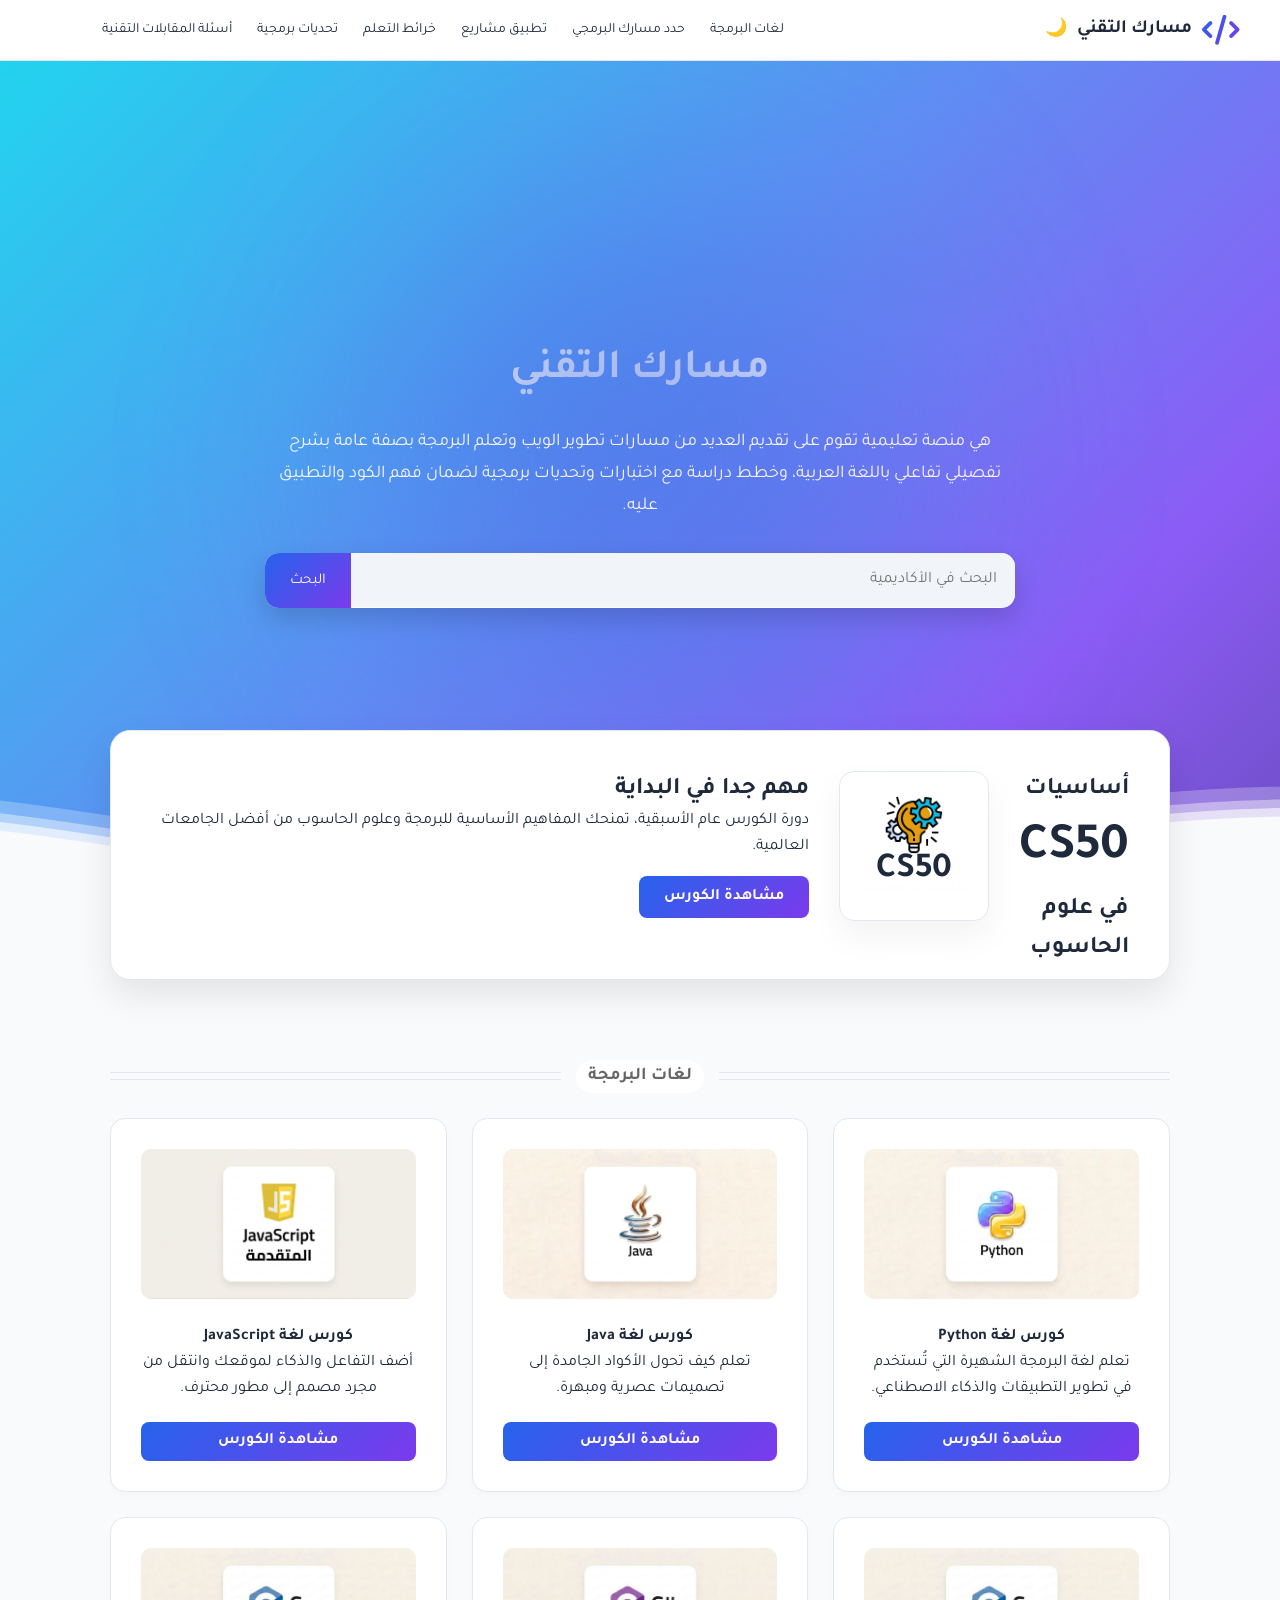
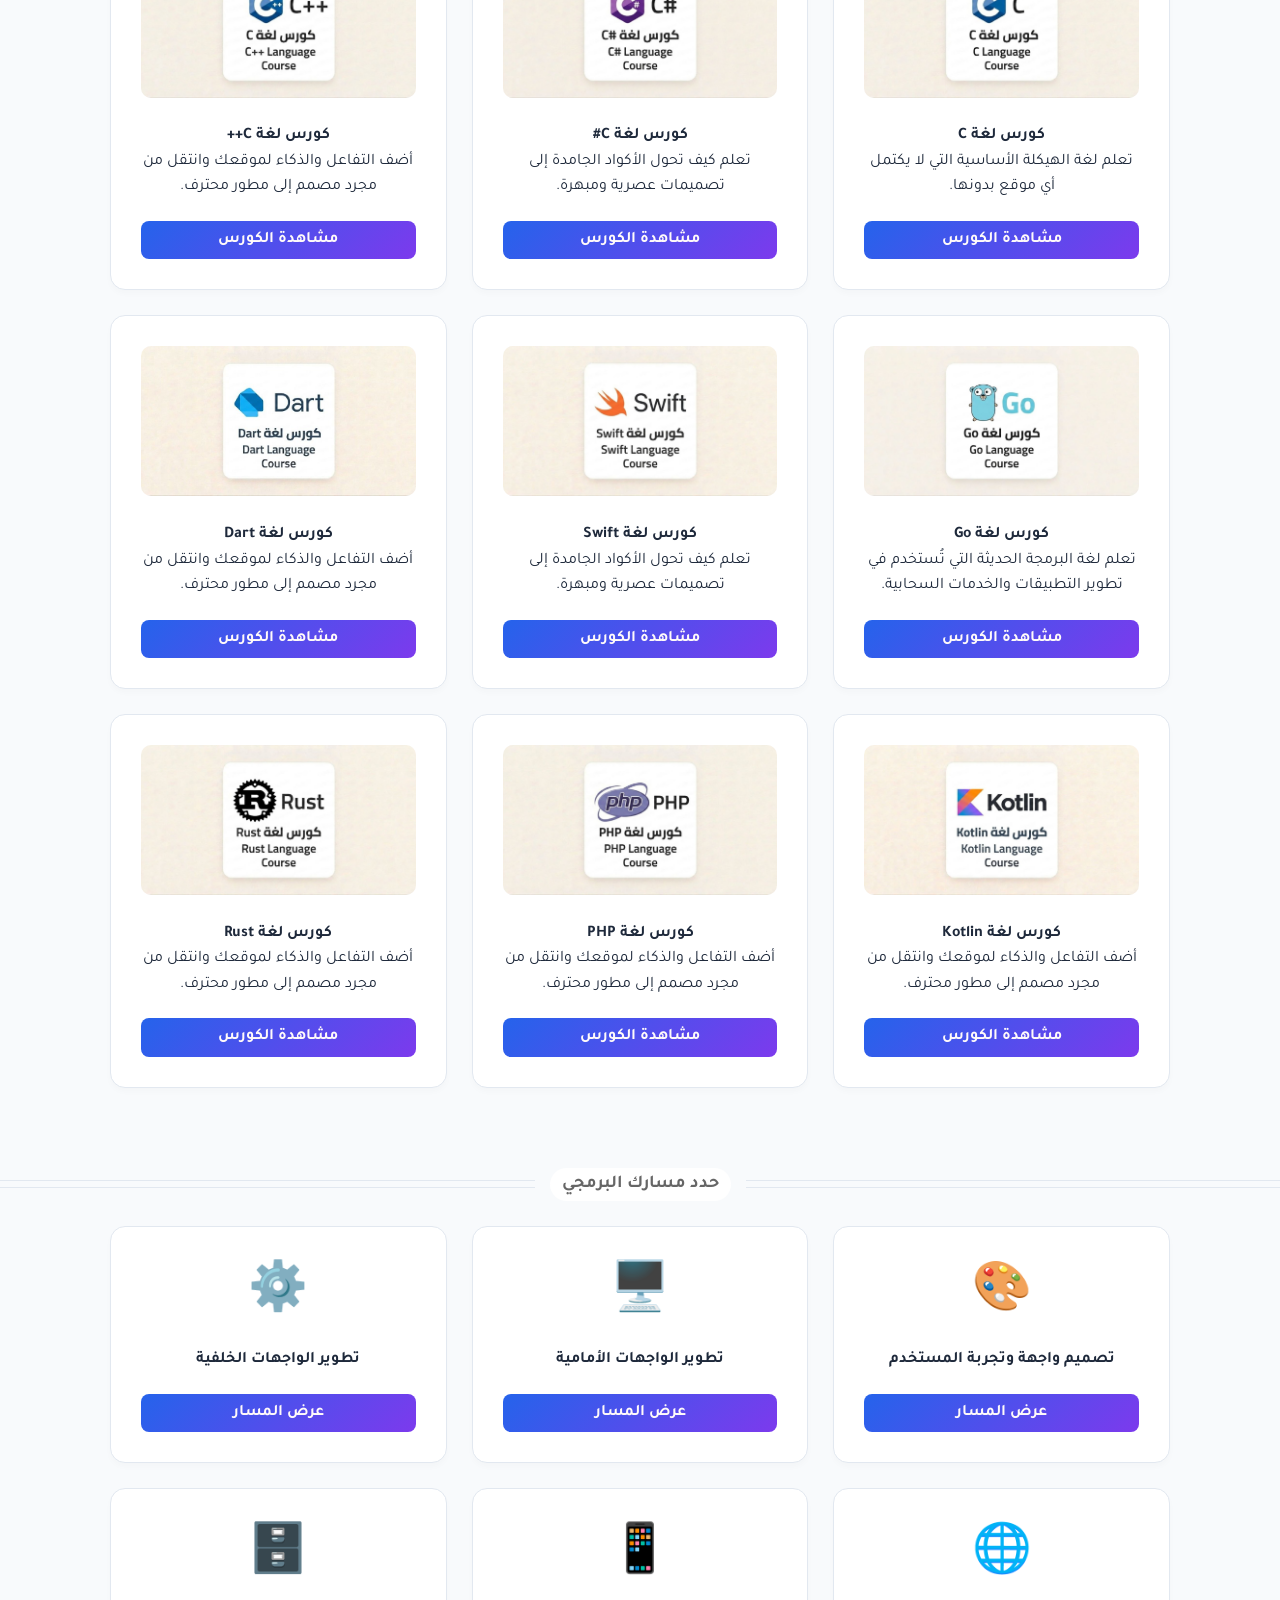
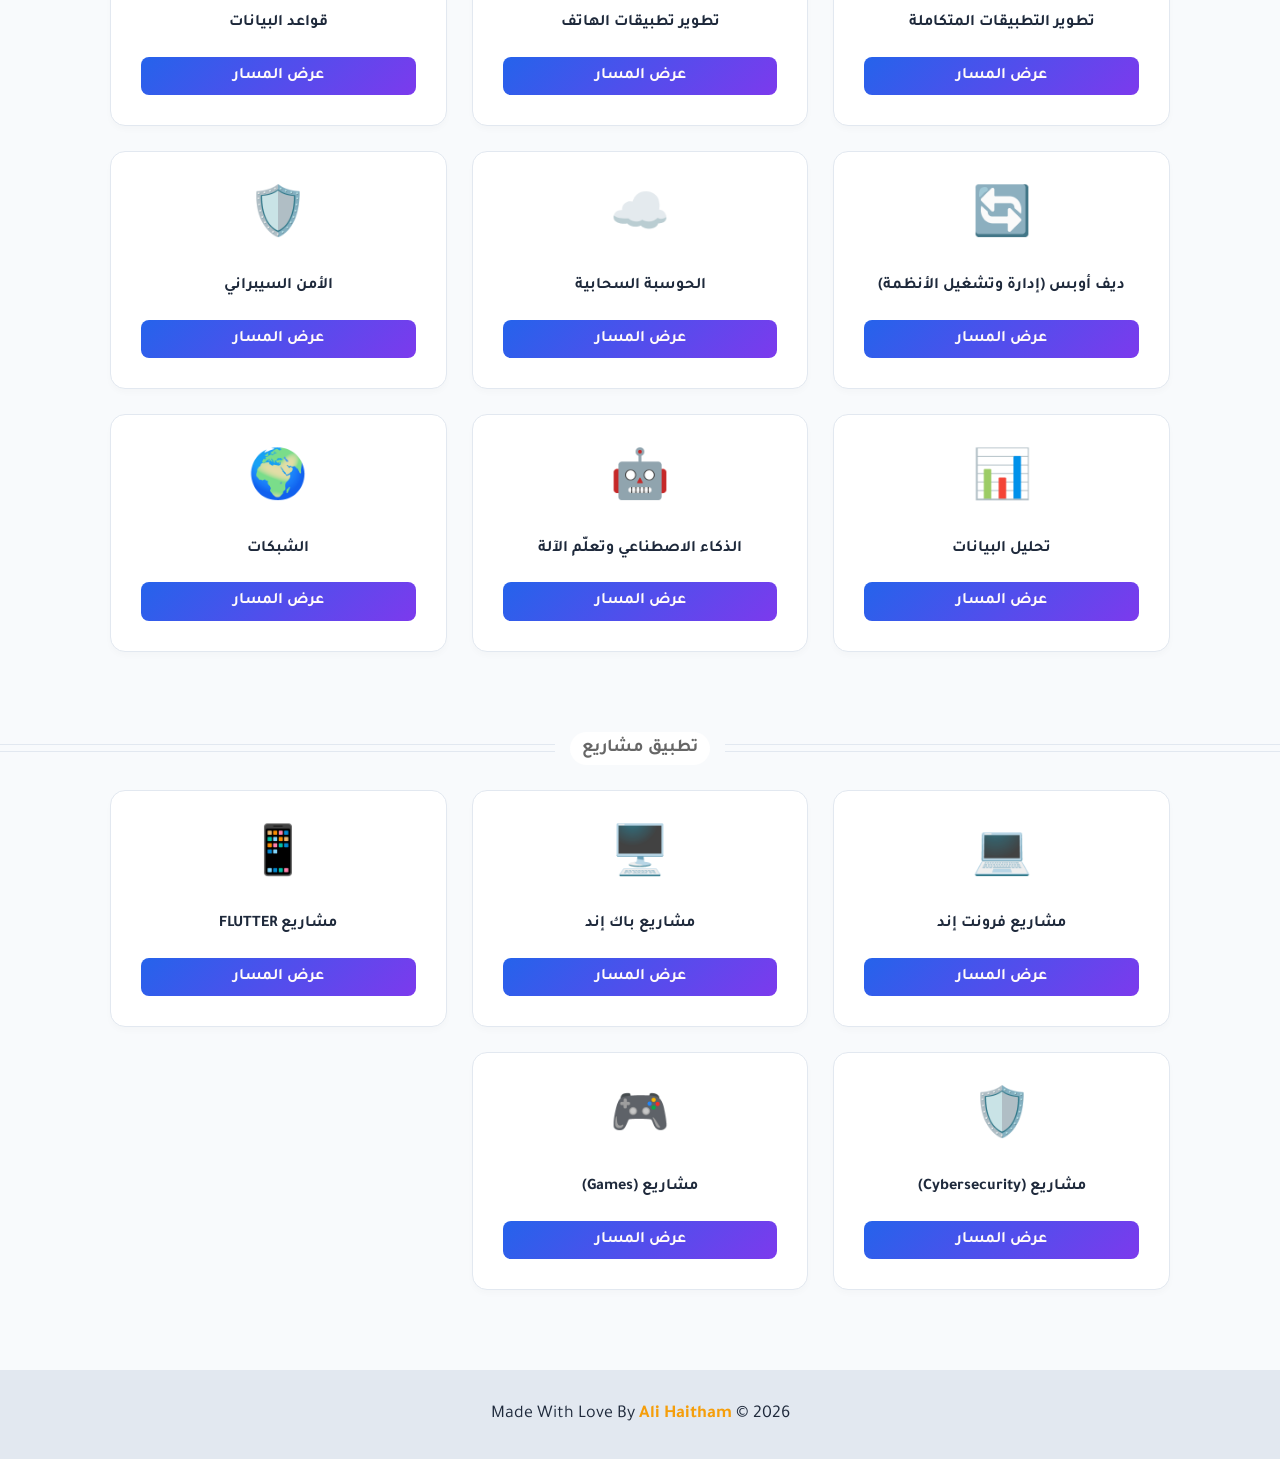
==== index.html @ 0cb8eadd "first commit" ====
<!DOCTYPE html>
<html lang="ar" dir="rtl">

<head>
    <meta charset="UTF-8">
    <meta name="viewport" content="width=device-width, initial-scale=1.0">
    <title>مسارك التقني</title>
    <link rel="icon" href="assets/image/Logo.jpeg" type="image/jpeg">
    <link rel="stylesheet" href="CSS/path.css">
    <link rel="stylesheet" href="CSS/titel.css">
    <link href="https://fonts.googleapis.com/css2?family=Tajawal:wght@400;700;800&display=swap" rel="stylesheet">
    <link rel="stylesheet" href="https://cdnjs.cloudflare.com/ajax/libs/font-awesome/6.5.0/css/all.min.css">
    <style>

    </style>

</head>

<body>
    <!-- ==================Start-Logo Download================== -->

    <div id="preloader">
        <div class="loader-wrapper">
            <div class="logo-container">
                <div class="masarak-logo">
                    <span class="text-main">مسارك</span>
                    <span class="text-sub">التقني</span>
                    <div class="tech-arrow"></div>
                </div>
            </div>
            <div class="loading-text">جاري تحضير مسارك التقني...</div>
        </div>
    </div>
    <!-- ==================End-Logo Download================== -->
    <!-- ===================Scroll======================== -->
    <button id="scrollTopBtn">⬆</button>
    <!-- ===================Scroll======================== -->
    <!-- Start Header -->
    <header class="navbar" id="Navbar">
        <div class="nav-container">

            <!-- لوجو + Toggle -->
            <div class="logo" id="themeToggle">

                <i id="logoImg" class="fa-solid fa-code"></i>
                <h3>مسارك التقني</h3>
                <span id="modeIcon">🌙</span>
            </div>

            <!-- زرار الموبايل -->


            <div class="category_nav" id="menuToggle">
                <div onclick=Open_Categ_List() class="category_btn">
                    <i class="fa-solid fa-bars"></i>
                    <p>Browse Category</p>
                    <i class="fa-solid fa-chevron-down"></i>
                </div>

                <div class="category_nav_list" id="navLinks">

                    <a href="#لغات البرمجة">لغات البرمجة</a>
                    <a href="#حدد مسارك البرمجي">حدد مسارك البرمجي</a>
                    <a href="#تطبيق مشاريع">تطبيق مشاريع</a>
                    <a href="#خرائط التعلم">خرائط التعلم</a>
                    <a href="#تحديات برمجية">تحديات برمجية</a>
                    <a href="#أسئلة المقابلات التقنية">أسئلة المقابلات التقنية</a>
                </div>
            </div>
        </div>


        <!-- اللينكات -->
        <ul class="nav-links" id="navLinks">
            <li><a href="#لغات البرمجة">لغات البرمجة</a></li>
            <li><a href="#حدد مسارك البرمجي">حدد مسارك البرمجي</a></li>
            <li><a href="#تطبيق مشاريع">تطبيق مشاريع</a></li>
            <li><a href="#خرائط التعلم">خرائط التعلم</a></li>
            <li><a href="#تحديات برمجية">تحديات برمجية</a></li>
            <li><a href="#أسئلة المقابلات التقنية">أسئلة المقابلات التقنية</a></li>
        </ul>
    </header>


    <!-- End Header -->
    <!-- Start Hero -->

    <div class="hero">
        <div class="content">
            <div class="floating-bg-container" id="floatingBg">
            </div>
            <h1> مسارك التقني</h1>

            <p>
                هي منصة تعليمية تقوم على تقديم العديد من مسارات تطوير الويب وتعلم البرمجة بصفة عامة
                بشرح تفصيلي تفاعلي باللغة العربية، وخطط دراسة مع اختبارات وتحديات برمجية لضمان فهم الكود والتطبيق عليه.
            </p>

            <div class="search-box">
                <input type="text" placeholder="البحث في الأكاديمية">
                <button>البحث</button>
            </div>

        </div>
    </div>

    <!-- Start waves-container -->
    <div class="waves-container">

        <svg class="waves" xmlns="http://www.w3.org/2000/svg" viewBox="0 24 150 28" preserveAspectRatio="none">

            <defs>
                <path id="gentle-wave" d="M-160 44c30 0 58-18 88-18s
                58 18 88 18 58-18 88-18
                58 18 88 18v44h-352z">
                </path>
            </defs>

            <g class="parallax">

                <use href="#gentle-wave" x="48" y="0" fill="rgba(255,255,255,.25)" />

                <use href="#gentle-wave" x="48" y="3" fill="rgba(255,255,255,.4)" />

                <use href="#gentle-wave" x="48" y="5" fill="rgba(255,255,255,.6)" />

                <use href="#gentle-wave" x="48" y="7" fill="var(--bg)" />

            </g>

        </svg>

    </div>
    <!-- End waves-container -->
    <!-- End Hero -->
    <!-- Start Cs50 -->
    <main class="container">
        <section class="cs50-card">
            <div class="cs50-1">
                <h3>أساسيات <a>CS50</a> في علوم الحاسوب</h3>
            </div>
            <div class="cs50-2">
                <img src="assets/icon/project-management.png" alt="CS50">
                <h2>CS50</h2>
                <p>أساسيات في الحاسوب</p>
            </div>
            <div class="cs50-3">
                <h2>مهم جدا في البداية </h2>
                <p class="none">دورة الكورس عام الأسبقية، تمنحك المفاهيم الأساسية للبرمجة وعلوم الحاسوب من أفضل الجامعات
                    العالمية.
                </p>
                <a href="https://youtube.com/playlist?list=PLvGNfY-tFUN_1D3D0WAMlWULl3qnEKHEA&si=AaGizSOic1kNYFUE"
                    target="_blank">
                    <button class="btn-main">مشاهدة الكورس </button>
                    <button class="six">مشاهدة </button>
                </a>
            </div>
        </section>
        <!-- ==================hr======================== -->
        <div class="fancy-divider">
            <h2 class="section-title" id="لغات البرمجة">لغات البرمجة</h2>
        </div>
        <!-- ==================hr========================= -->
        <div class="box active" id="one">

            <!-- One Start Course -->
            <div class="tracks-grid">
                <!-- ================================Python===================================== -->
                <div class="track-card">
                    <div class="track-img">
                        <img src="assets/image/Python.jpeg" alt="Python">
                    </div>
                    <h4 class="Tracks ">كورس لغة Python</h4>
                    <P class="Tracks ">تعلم لغة البرمجة الشهيرة التي تُستخدم في تطوير التطبيقات والذكاء الاصطناعي.</P>
                    <a href="https://youtube.com/playlist?list=PLDoPjvoNmBAyE_gei5d18qkfIe-Z8mocs&si=1V2m_urrhGh3YfUY"
                        target="_blank">
                        <button class="btn-track"> مشاهدة الكورس</button>
                    </a>
                </div>
                <!-- =====================================Java================================== -->
                <div class="track-card">
                    <div class="track-img">
                        <img src="assets/image/java2.jpeg" alt="Java">
                    </div>
                    <h4 class="Tracks ">كورس لغة Java</h4>
                    <P class="Tracks ">تعلم كيف تحول الأكواد الجامدة إلى تصميمات عصرية ومبهرة.</P>
                    <a href="https://youtube.com/playlist?list=PL1DUmTEdeA6K7rdxKiWJq6JIxTvHalY8f&si=93PLsDW0zfk1v07P"
                        target="_blank">
                        <button class="btn-track"> مشاهدة الكورس</button>
                    </a>
                </div>
                <!-- =====================================JavaScript================================== -->
                <div class="track-card">
                    <div class="track-img">
                        <img src="assets/image/JS.jpeg" alt="JavaScript">
                    </div>
                    <h4 class="Tracks ">كورس لغة JavaScript</h4>
                    <P class="Tracks ">أضف التفاعل والذكاء لموقعك وانتقل من مجرد مصمم إلى مطور محترف.</P>
                    <a href="https://youtube.com/playlist?list=PLDoPjvoNmBAx3kiplQR_oeDqLDBUDYwVv&si=iBDdPuUOlDPKywF9"
                        target="_blank">
                        <button class="btn-track"> مشاهدة الكورس</button>
                    </a>
                </div>
                <!-- =====================================C================================== -->
                <div class="track-card">
                    <div class="track-img">
                        <img src="assets/image/C.jpeg" alt="C">
                    </div>
                    <h4 class="Tracks ">كورس لغة C</h4>
                    <P class="Tracks ">تعلم لغة الهيكلة الأساسية التي لا يكتمل أي موقع بدونها.</P>
                    <a href="https://youtube.com/playlist?list=PLxbVBWjVdAEieEfGae9hqwT9TQ90yvehy&si=ZV38CRKg7PuhqXKg"
                        target="_blank">
                        <button class="btn-track"> مشاهدة الكورس</button>
                    </a>
                </div>
                <!-- =====================================C#================================== -->
                <div class="track-card">
                    <div class="track-img">
                        <img src="assets/image/Cشارب.jpeg" alt="C#">
                    </div>
                    <h4 class="Tracks ">كورس لغة C#</h4>
                    <P class="Tracks ">تعلم كيف تحول الأكواد الجامدة إلى تصميمات عصرية ومبهرة.</P>
                    <a href="https://youtube.com/playlist?list=PLqPejUavRNTWrbmE7fTvBC1HH-sAmz7c3&si=YUcaHurQyo2U_puo"
                        target="_blank">
                        <button class="btn-track"> مشاهدة الكورس</button>
                    </a>
                </div>
                <!-- =====================================C++================================== -->
                <div class="track-card">
                    <div class="track-img">
                        <img src="assets/image/C++.jpeg" alt="C++">
                    </div>
                    <h4 class="Tracks ">كورس لغة C++</h4>
                    <P class="Tracks ">أضف التفاعل والذكاء لموقعك وانتقل من مجرد مصمم إلى مطور محترف.</P>
                    <a href="https://youtube.com/playlist?list=PLDoPjvoNmBAwy-rS6WKudwVeb_x63EzgS&si=yQJ-l53C-3jnYFWm"
                        target="_blank">
                        <button class="btn-track"> مشاهدة الكورس</button>
                    </a>
                </div>
                <!-- ================================Go===================================== -->
                <div class="track-card">
                    <div class="track-img">
                        <img src="assets/image/Go.jpeg" alt="Go">
                    </div>
                    <h4 class="Tracks ">كورس لغة Go</h4>
                    <P class="Tracks ">تعلم لغة البرمجة الحديثة التي تُستخدم في تطوير التطبيقات والخدمات السحابية.</P>
                    <a href="https://youtube.com/playlist?list=PLD0Vy7NjzXS63cTV76LPnqDttqcIIPrpM&si=X2Y8En4AuMk5K5h1"
                        target="_blank">
                        <button class="btn-track"> مشاهدة الكورس</button>
                    </a>
                </div>
                <!-- =====================================Swift================================== -->
                <div class="track-card">
                    <div class="track-img">
                        <img src="assets/image/Swift.jpeg" alt="Swift">
                    </div>
                    <h4 class="Tracks ">كورس لغة Swift</h4>
                    <P class="Tracks ">تعلم كيف تحول الأكواد الجامدة إلى تصميمات عصرية ومبهرة.</P>
                    <a href="https://youtube.com/playlist?list=PLQaOY10EEc8bNbEBMyiJU1I-GIgs1LQfj&si=fL13WYj8q_Ieki8o"
                        target="_blank">
                        <button class="btn-track"> مشاهدة الكورس</button>
                    </a>
                </div>
                <!-- =====================================Dart================================== -->
                <div class="track-card">
                    <div class="track-img">
                        <img src="assets/image/Dart.jpeg" alt="Dart">
                    </div>
                    <h4 class="Tracks ">كورس لغة Dart</h4>
                    <P class="Tracks ">أضف التفاعل والذكاء لموقعك وانتقل من مجرد مصمم إلى مطور محترف.</P>
                    <a href="https://youtube.com/playlist?list=PLoP3S2S1qTfCe3hI4f-spGxg2kHOig33Z&si=R0gf0hv5oT8LTUP8"
                        target="_blank">
                        <button class="btn-track"> مشاهدة الكورس</button>
                    </a>
                </div>
                <!-- =====================================Kotlin================================== -->
                <div class="track-card">
                    <div class="track-img">
                        <img src="assets/image/Kotlin.jpeg" alt="Kotlin">
                    </div>
                    <h4 class="Tracks ">كورس لغة Kotlin</h4>
                    <P class="Tracks ">أضف التفاعل والذكاء لموقعك وانتقل من مجرد مصمم إلى مطور محترف.</P>
                    <a href="https://youtube.com/playlist?list=PLdqCqcIH93jvjcnF8-TVr7DM3mvkmkJ8K&si=dAcmVXfHxmasWOSJ"
                        target="_blank">
                        <button class="btn-track"> مشاهدة الكورس</button>
                    </a>
                </div>
                <!-- =====================================PHP================================== -->
                <div class="track-card">
                    <div class="track-img">
                        <img src="assets/image/PHP.jpeg" alt="PHP">
                    </div>
                    <h4 class="Tracks ">كورس لغة PHP</h4>
                    <P class="Tracks ">أضف التفاعل والذكاء لموقعك وانتقل من مجرد مصمم إلى مطور محترف.</P>
                    <a href="https://youtube.com/playlist?list=PLDoPjvoNmBAy41u35AqJUrI-H83DObUDq&si=bgNZq1lxdbygbun7"
                        target="_blank">
                        <button class="btn-track"> مشاهدة الكورس</button>
                    </a>
                </div>
                <!-- =====================================Rust================================== -->
                <div class="track-card">
                    <div class="track-img">
                        <img src="assets/image/Rust.jpeg" alt="Rust">
                    </div>
                    <h4 class="Tracks ">كورس لغة Rust</h4>
                    <P class="Tracks ">أضف التفاعل والذكاء لموقعك وانتقل من مجرد مصمم إلى مطور محترف.</P>
                    <a href="https://youtube.com/playlist?list=PLjQ2-_RIGIVBPbV2H0ng0N4nuN7DsPkPa&si=N_P2Kx4xyAjLmo-M"
                        target="_blank">
                        <button class="btn-track"> مشاهدة الكورس</button>
                    </a>
                </div>

            </div>
        </div>
        <!-- One End Tracks -->
    </main>
    <!-- ==================hr======================== -->
    <div class="fancy-divider">
        <h2 class="section-title" id="حدد مسارك البرمجي">حدد مسارك البرمجي</h2>
    </div>
    <!-- ==================hr========================= -->
    <main class="container">


        <!-- Start Tracks -->
        <div class="tracks-grid">
            <div class="track-card">
                <div class="track-icon">🎨</div>
                <h4>  تصميم واجهة وتجربة المستخدم </h4>
                <a href="pages/UI-UX.html">
                    <button class="btn-track">عرض المسار</button>
                </a>
            </div>
            <div class="track-card">
                <div class="track-icon">🖥️</div>
                <h4> تطوير الواجهات الأمامية </h4>
                <a href="pages/Front.html">
                    <button class="btn-track">عرض المسار</button>
                </a>
            </div>

            <div class="track-card">
                <div class="track-icon">⚙️</div>
                <h4> تطوير الواجهات الخلفية </h4>
                <a href="pages/Back.html">
                    <button class="btn-track">عرض المسار</button>
                </a>
            </div>

            <div class="track-card">
                <div class="track-icon">🌐</div>
                <h4> تطوير التطبيقات المتكاملة </h4>
                <a href="pages/full-stack.html">
                    <button class="btn-track">عرض المسار</button>
                </a>
            </div>

            <div class="track-card">
                <div class="track-icon">📱</div>
                <h4>  تطوير تطبيقات الهاتف</h4>
                <a href="pages/Mobile.html">
                    <button class="btn-track">عرض المسار</button>
                </a>
            </div>

            <div class="track-card">
                <div class="track-icon">🗄️</div>
                <h4> قواعد البيانات </h4>
                <a href="pages/Database.html">
                    <button class="btn-track">عرض المسار</button>
                </a>
            </div>

            <div class="track-card">
                <div class="track-icon">🔄</div>
                <h4> ديف أوبس (إدارة وتشغيل الأنظمة)</h4>
                <a href="pages/DevOps.html">
                    <button class="btn-track">عرض المسار</button>
                </a>
            </div>
            <div class="track-card">
                <div class="track-icon">☁️</div>
                <h4> الحوسبة السحابية </h4>
                <a href="pages/Cloud Computing.html">
                    <button class="btn-track">عرض المسار</button>
                </a>
            </div>

            <div class="track-card">
                <div class="track-icon">🛡️</div>
                <h4> الأمن السيبراني </h4>
                <a href="pages/Cybersecurity.html">
                    <button class="btn-track">عرض المسار</button>
                </a>
            </div>

            <div class="track-card">
                <div class="track-icon">📊 </div>
                <h4> تحليل البيانات </h4>
                <a href="pages/Data Analysis.html">
                    <button class="btn-track">عرض المسار</button>
                </a>
            </div>

            <div class="track-card">
                <div class="track-icon">🤖</div>
                <h4> الذكاء الاصطناعي وتعلّم الآلة</h4>
                <a href="pages/AI.html">
                    <button class="btn-track">عرض المسار</button>
                </a>
            </div>

            <div class="track-card">
                <div class="track-icon">🌍</div>
                <h4> الشبكات </h4>
                <a href="pages/Networking.html">
                    <button class="btn-track">عرض المسار</button>
                </a>
            </div>
        </div>
    </main>

    <!-- End Tracks -->
    <!-- ==================hr======================== -->
    <div class="fancy-divider">
        <h2 class="section-title" id="تطبيق مشاريع">تطبيق مشاريع</h2>
    </div>
    <!-- ==================hr========================= -->
    <main class="container">


        <!-- Start Tracks -->
        <div class="tracks-grid">
            <div class="track-card">
                <div class="track-icon">💻</div>
                <h4> مشاريع فرونت إند</h4>
                <a href="Front.html">
                    <button class="btn-track">عرض المسار</button>
                </a>
            </div>

            <div class="track-card">
                <div class="track-icon">🖥️</div>
                <h4>مشاريع باك إند</h4>
                <a href="back.html">
                    <button class="btn-track">عرض المسار</button>
                </a>
            </div>

            <div class="track-card">
                <div class="track-icon">📱</div>
                <h4>مشاريع FLUTTER</h4>
                <a href="Mobile.html">
                    <button class="btn-track">عرض المسار</button>
                </a>
            </div>

            <div class="track-card">
                <div class="track-icon">🛡️</div>
                <h4> مشاريع (Cybersecurity)</h4>
                <a href="Cybersecurity.html">
                    <button class="btn-track">عرض المسار</button>
                </a>
            </div>

            <div class="track-card">
                <div class="track-icon">🎮</div>
                <h4> مشاريع (Games)</h4>
                <a href="Games.html">
                    <button class="btn-track">عرض المسار</button>
                </a>
            </div>
        </div>
    </main>

    <!-- End Tracks -->
    <!-- Start Footer -->
    <div class="footer"> 2026 &copy; Made With Love By <span> Ali Haitham</span> </div>
    <!-- End Footer -->
    <script src="JS/path.js"></script>
</body>

</html>
---- CSS/path.css ----
/* الإعدادات العامة */
* {
    margin: 0;
    padding: 0;
    box-sizing: border-box;
    font-family: 'Tajawal';
}

/* Light Mode */
:root {
    --Header-Background: #FFFFFF;
    --Border: #E2E8F0;
    --Links-Hover: #2563EB;
    --btn-Background: linear-gradient(135deg, #2563EB, #7C3AED);
    --btn-Hover: linear-gradient(135deg, #1D4ED8, #6D28D9);
    --back-hero: #0454ff;
    --bg: #F8FAFC;
    --card: #FFFFFF;
    --before-cart: linear-gradient(135deg, #2563EB, #7C3AED, #06B6D4);
    --primary: linear-gradient(135deg, #2563EB, #7C3AED);
    --text: #1E293B;
    --h1-text: #fffafa;
    --second-text: #64748B;
    --accent: #F59E0B;
    --bg-input: #F1F5F9;
    --icon-color: linear-gradient(135deg, #2563EB, #7C3AED);
    --footer-Background: #E2E8F0;
    --footer-Text: #1E293B;
    --bg-gradient: linear-gradient(-45deg, #0F172A, #7C3AED, #06B6D4, #1E293B, #8B5CF6, #22D3EE);
    --floating-element-color: rgba(255, 255, 255, 0.15);
}

/* Dark Mode */
.dark {
    --Header-Background: #020617;
    --Border: #1E293B;
    --Links-Hover: #3B82F6;
    --btn-Background: linear-gradient(135deg, #06B6D4, #8B5CF6);
    --btn-Hover: linear-gradient(135deg, #22D3EE, #A78BFA);
    --back-hero: #0F172A;
    --bg: #0F172A;
    --card: #1E293B;
    --before-cart: linear-gradient(135deg, #0F172A, #4C1D95, #155E75);
    --primary: linear-gradient(135deg, #3B82F6, #7C3AED);
    --text: #E2E8F0;
    --h1-text: #E2E8F0;
    --second-text: #94A3B8;
    --accent: #F59E0B;
    --bg-input: #1E293B;
    --icon-color: linear-gradient(135deg, #06B6D4, #8B5CF6);
    --footer-Background: #1E293B;
    --footer-Text: #E2E8F0;
    --bg-gradient: linear-gradient(135deg, #020617, #312E81, #0F766E);
    --floating-element-color: rgba(0, 242, 254, 0.2);
}

/* ====================== */
/* Navbar */
header {
    position: sticky;
    top: 0;
    z-index: 2000;
    backdrop-filter: blur(10px);
    background-color: var(--Header-Background);
    border-bottom: 1px solid var(--Border);
    transition: 0.3s ease;
    display: flex;
    justify-content: space-between;
    align-items: center;
    width: 100%;
}

header.scrolled {
    background-color: transparent;
}

.nav-container {
    display: flex;
    align-items: center;
    justify-content: space-between;
    padding: 15px 40px;
}

/* اللوجو */
.logo {
    display: flex;
    align-items: center;
    gap: 10px;
    cursor: pointer;
}

.logo i {
    font-size: 30px;
    transition: 0.3s;
    background: var(--icon-color);
    -webkit-background-clip: text;
    -webkit-text-fill-color: transparent;
}

.logo:hover i {
    transform: scale(1.05);
}

/* الأيقونة */
#modeIcon {
    font-size: 18px;
    transition: 0.3s;
}

/* اللينكات */
.nav-links {
    display: flex;
    gap: 25px;
    list-style: none;
    padding: 0 8%;
    font-size: 14px;
}

.nav-links a {
    text-decoration: none;
    color: var(--text);
    position: relative;
    transition: 0.3s;
}

/* underline animation */
.nav-links a::after {
    content: "";
    position: absolute;
    bottom: -5px;
    left: 0;
    width: 0%;
    height: 2px;
    background: var(--primary);
    transition: 0.3s;
}

.nav-links a:hover::after {
    width: 100%;
}

/* زرار */
.login-btn {
    background: var(--btn-Background);
    color: white;
    border: none;
    padding: 10px 18px;
    border-radius: 10px;
    cursor: pointer;
    transition: 0.3s;
}

.login-btn:hover {
    background: var(--btn-Hover);
    transform: translateY(-2px);
}

/* زرار الموبايل */
.header .category_nav {
    display: none;
}

/* ================= MOBILE ================= */
@media (max-width: 768px) {

    .menu-toggle {
        display: block;
    }

    .nav-links {
        position: absolute;
        top: 70px;
        right: 0;
        background: var(--Header-Background);
        width: 100%;
        flex-direction: column;
        align-items: center;
        gap: 20px;
        padding: 20px;

        /* animation */
        opacity: 0;
        transform: translateY(-20px);
        pointer-events: none;
        transition: 0.3s;
    }

    .nav-links.active {
        opacity: 1;
        transform: translateY(0);
        pointer-events: auto;
    }

    .login-btn {
        display: none;
    }
}

/* ====================== */

body {
    background-color: var(--bg);
    color: var(--text);
    line-height: 1.6;

}

html {
    scroll-behavior: smooth;
}

/* <!-- ==================Start-Logo Download================== --> */
/* شاشة التحميل الكاملة */
#preloader {
    position: fixed;
    top: 0;
    left: 0;
    width: 100%;
    height: 100%;
    background: radial-gradient(circle, #1e293b 0%, #0f172a 100%);
    display: flex;
    justify-content: center;
    align-items: center;
    z-index: 10000;
    transition: opacity 0.6s ease;
}

/* حاوية اللوجو */
.masarak-logo {
    position: relative;
    display: flex;
    flex-direction: column;
    align-items: center;
    font-family: 'Arial', sans-serif;
}

.text-main {
    color: var(--h1-text);
    font-size: 3.5rem;
    font-weight: bold;
    line-height: 1;
}

.text-sub {
    color: var(--primary);
    font-size: 1.5rem;
    margin-top: -5px;
    letter-spacing: 2px;
}

/* السهم التقني المحاكي للصورة */
.tech-arrow {
    position: absolute;
    left: -60px;
    top: 50%;
    transform: translateY(-50%);
    width: 80px;
    height: 80px;
    border: 4px solid transparent;
    border-left-color: var(--primary);
    border-radius: 50%;
    animation: rotate-arrow 1.5s infinite linear;
}

.tech-arrow::before {
    content: '';
    position: absolute;
    top: -10px;
    left: 20px;
    width: 0;
    height: 0;
    border-left: 15px solid transparent;
    border-right: 15px solid transparent;
    border-bottom: 20px solid #3b82f6;
    transform: rotate(45deg);
}

/* حركة دوران السهم السلسة */
@keyframes rotate-arrow {
    0% {
        transform: translateY(-50%) rotate(0deg);
        opacity: 0.5;
    }

    50% {
        opacity: 1;
    }

    100% {
        transform: translateY(-50%) rotate(360deg);
        opacity: 0.5;
    }
}

/* نص التحميل السفلي */
.loading-text {
    margin-top: 30px;
    color: var(--text);
    font-size: 0.9rem;
    text-align: center;
    letter-spacing: 1px;
    animation: fade-text 1.5s infinite;
}

@keyframes fade-text {

    0%,
    100% {
        opacity: 0.4;
    }

    50% {
        opacity: 1;
    }
}

/* لإخفاء الشاشة */
.preloader-hidden {
    opacity: 0;
    pointer-events: none;
}

/* <!-- ==================End-Logo Download================== --> */
/* ================Scroll======================= */
body {
    overflow-y: scroll;
}

/* عرض السكرول */
::-webkit-scrollbar {
    width: 15px;
    /* عمودي */
    height: 8px;
    /* أفقي */
}

/* الخلفية */
::-webkit-scrollbar-track {
    background: var(--bg);
    /* لون الخلفية */
}

/* الجزء اللي بيتحرك */
::-webkit-scrollbar-thumb {
    background: var(--primary);
    /* لون السكرول */
    border-radius: 0;
    /* يخليه زوايا حادة */
    background: var(--primary);
    min-height: 20px;
}

::-webkit-scrollbar-thumb:hover {
    background: var(--primary);
}

#scrollTopBtn {
    position: fixed;
    bottom: 20px;
    right: 20px;
    font-size: 30px;
    padding: 10px 15px;
    border: none;
    background: var(--btn-Background);
    color: var(--h1-text);
    cursor: pointer;
    border-radius: 10px;
    display: none;
}

#scrollTopBtn:hover {
    background: var(--btn-Hover);
}

/* ================Scroll======================= */


.container {
    max-width: 1100px;
    margin: 0 auto;
    padding: 0 20px;
}

/* Start Header */

.category_nav {
    width: 180px;
    position: relative;
    height: 50px;
    margin-right: 300px;
    display: none;
}

.category_nav .category_btn {
    height: 100%;
    width: 100%;
    display: flex;
    justify-content: space-between;
    align-items: center;
    background: var(--Header-Background);
    padding: 10px 15px;
    cursor: pointer;
}

.category_nav .category_btn p {
    color: var(--text);
    font-weight: 600;
    font-size: 15px;
}

.category_nav .category_btn i {
    color: var(--text);
    transition: 0.3s;
}

.category_nav .nav_links {
    display: flex;
    gap: 35px;
}

.category_nav .nav_links li a {
    color: var(--color_heading);
    transition: 0.3s;
}

.category_nav .nav_links li:hover a,
.category_nav .nav_links li.active {
    color: var(--main_color);
}

.category_nav .category_nav_list {
    position: absolute;
    top: 100%;
    left: 0;
    background: var(--Header-Background);
    width: 100%;
    border: 1px solid var(--Border);
    border-top: 0;
    display: flex;
    flex-direction: column;
    clip-path: polygon(0 0, 100% 0, 100% 0, 0 0);
    border-width: 0px 1px 1px;
    border-style: none solid solid;
    border-image: initial;
    border-top: 0px;
    transition: 0.3s;
}

.category_nav .category_nav_list.active {
    clip-path: polygon(0 0, 100% 0, 100% 100%, 0 100%);
}

.category_nav .category_nav_list a {
    padding: 14px 10px;
    border-bottom: 1px solid var(--Border);
    font-size: 14px;
    text-align: center;
    color: var(--text);
    font-weight: bold;
    text-decoration: none
}

.category_nav .category_nav_list a:last-child {
    border-bottom: 0;
}

.category_nav .category_nav_list a:hover {
    background: var(--hover);
}

.opn_menu,
.close_menu {
    display: none;
}

/* ============================================ */
.Icon {
    display: flex;
    align-items: center;
    gap: 10px;
}

.Icon h3 {
    color: var(--text);
    margin-right: 45px;
    font-size: 15px;
}

@media (max-width: 768px) {
    .category_nav {
        display: block;
    }
}

/* End Header */




/* ===================Start-waves=============== */

/* المحتوى */
.waves-container {
    position: absolute;
    bottom: 0;
    left: 0;
    width: 100%;
    z-index: 999;
}

.waves {
    position: relative;
    width: 100%;
    height: 120px;
    bottom: -10px;
}

.parallax>use {
    animation: move-forever 25s cubic-bezier(.55, .5, .45, .5) infinite;
}

.parallax>use:nth-child(1) {
    animation-delay: -2s;
    animation-duration: 7s;
}

.parallax>use:nth-child(2) {
    animation-delay: -3s;
    animation-duration: 10s;
}

.parallax>use:nth-child(3) {
    animation-delay: -4s;
    animation-duration: 13s;
}

.parallax>use:nth-child(4) {
    animation-delay: -5s;
    animation-duration: 20s;
}

@keyframes move-forever {
    0% {
        transform: translate3d(-90px, 0, 0);
    }

    100% {
        transform: translate3d(85px, 0, 0);
    }
}

/* ===================End-waves=============== */

/* Start Hero  */
.hero {
    height: 100vh;
    padding: 20px;
    background: var(--bg-gradient);
    background-size: 400% 400%;
    animation: gradientPulse 12s ease infinite;
    height: calc(94vh - 50px);
    display: flex;
    justify-content: center;
    align-items: center;
    text-align: center;
    color: var(--h1-text);
    position: relative;
    overflow: hidden;
}

@keyframes gradientPulse {
    0% {
        background-position: 0% 50%;
    }

    50% {
        background-position: 100% 50%;
    }

    100% {
        background-position: 0% 50%;
    }
}

.hero::before {
    content: "";
    position: absolute;
    inset: -100px;
    background:
        radial-gradient(circle, rgba(124, 58, 237, .35) 0%, transparent 40%),
        radial-gradient(circle, rgba(6, 182, 212, .35) 0%, transparent 40%),
        radial-gradient(circle, rgba(59, 130, 246, .25) 0%, transparent 40%);
    filter: blur(100px);
    animation: glowMove 10s ease-in-out infinite;
}

@keyframes glowMove {

    0%,
    100% {
        transform: translate(-5%, -5%) scale(1);
    }

    50% {
        transform: translate(5%, 5%) scale(1.2);
    }
}

/* Content */
.hero .content {
    width: 100%;
    max-width: 750px;
    animation: fadeUp 1s ease;
}

/* Start Bg-Animated */

.floating-bg-container {
    position: absolute;
    top: 0;
    left: 0;
    width: 100%;
    height: 100%;
    overflow: hidden;
    z-index: 1;
    transition: background 0.3s ease;
}

.floating-item {
    position: absolute;
    bottom: -100px;
    color: var(--floating-element-color);
    font-family: 'Courier New', Courier, monospace;
    font-weight: bold;
    user-select: none;
    pointer-events: none;
    animation: floatUp linear infinite;
    transition: color 0.5s ease;
}

@keyframes floatUp {
    0% {
        transform: translateY(0) rotate(0deg);
        opacity: 0;
    }

    10% {
        opacity: 1;
    }

    90% {
        opacity: 1;
    }

    100% {
        transform: translateY(-120vh) rotate(360deg);
        opacity: 0;
    }
}

@keyframes gradientMove {
    0% {
        background-position: 0% 50%;
    }

    50% {
        background-position: 100% 50%;
    }

    100% {
        background-position: 0% 50%;
    }
}

/* End Bg-Animated */
.hero h1 {
    font-size: clamp(26px, 5vw, 42px);
    margin-bottom: 20px;
    font-weight: 700;
}

.hero p {
    font-size: clamp(14px, 2.5vw, 18px);
    line-height: 1.8;
    margin-bottom: 30px;
    opacity: 0.95;
}

/* Search Box */
.search-box {
    display: flex;
    align-items: center;
    background: var(--card);
    border-radius: 14px;
    overflow: hidden;
    height: 55px;
    transition: 0.4s ease;
    box-shadow: 0 10px 25px rgba(0, 0, 0, 0.15);
    position: relative;
    z-index: 10;
}

/* Hover Animation */
.search-box:hover {
    transform: translateY(-3px) scale(1.01);
    box-shadow: 0 15px 35px rgba(0, 0, 0, 0.2);
}

.search-box:focus-within {
    transform: scale(1.02);
    box-shadow: 0 0 0 3px rgba(255, 255, 255, 0.3),
        0 15px 35px rgba(0, 0, 0, 0.25);
}

/* Input */
.search-box input {
    flex: 1;
    border: none;
    outline: none;
    padding: 18px;
    font-size: 16px;
    background: var(--bg-input);
    color: var(--text);
    box-sizing: border-box;
}

/* Button */
.search-box button {
    background: var(--btn-Background);
    color: var(--h1-text);
    border: none;
    padding: 0 25px;
    font-size: 15px;
    cursor: pointer;
    transition: 0.3s;
    height: 100%;
    flex-shrink: 0;
}

.search-box button:hover {
    background: var(--btn-Hover);
}

.hero .content {
    animation: fadeUp 1s ease;
}

/* Fade Animation */
@keyframes fadeUp {
    from {
        opacity: 0;
        transform: translateY(30px);
    }

    to {
        opacity: 1;
        transform: translateY(0);
    }
}


/* ========================= */
/* 📱 Responsive قوي جدا */
/* ========================= */

/* Tablet */
@media (max-width: 768px) {

    .hero {
        padding: 30px 15px;
    }

    .search-box {
        height: 50px;
    }
}

/* Mobile */
/* Mobile Fix */
@media (max-width: 500px) {

    .search-box {
        flex-direction: row;
        height: 48px;
    }

    .search-box input {
        padding: 0 10px;
        font-size: 14px;
    }

    .search-box button {
        padding: 0 15px;
        font-size: 14px;
        white-space: nowrap;
    }
}

/* Small devices (340px) */
@media (max-width: 340px) {

    .hero {
        padding: 15px 10px;
    }

    .hero h1 {
        font-size: 22px;
    }

    .hero p {
        font-size: 13px;
    }

    .search-box input {
        font-size: 14px;
        padding: 12px;
    }

    .search-box button {
        font-size: 14px;
        padding: 10px;
    }
}

/* End Hero  */

/* Start Cs50 */
.cs50-card {
    background: var(--card);
    height: 250px;
    border-radius: 20px;
    padding: 40px;
    margin-top: -127px;
    display: grid;
    grid-template-columns: 1fr auto auto;
    gap: 30px;
    box-shadow: 0 15px 35px rgba(0, 0, 0, 0.09);
    border: 1px solid var(--Border);
    position: relative;
    z-index: 1000;
}

.cs50-1 h3 {
    font-size: 1.5rem;
    margin-bottom: 10px;
}

.cs50-1 a {
    font-size: 3.2rem;
}

.cs50-2 {
    width: 150px;
    height: 150px;
    display: flex;
    flex-direction: column;
    align-items: center;
    background-color: var(--card-background);
    border: 1px solid var(--Border);
    border-radius: 15px;
    padding: 15px;
    box-shadow: 0 15px 35px rgba(0, 0, 0, 0.05);
}

.cs50-2 img {
    width: 60px;
    margin-top: 8px;
}

.cs50-2 h2 {
    font-size: 2.2rem;
    margin: 0;
    position: absolute;
    bottom: 80px;
}

.six {
    display: none;
    background-color: var(--btn-Background);
    color: var(--h1-text);
    border: none;
    padding: 12px 25px;
    border-radius: 8px;
    font-weight: bold;
    cursor: pointer;
    margin-top: 15px;
    transition: 0.3s;
    display: none;
    font-size: 0.8rem;
    text-decoration: none;

}

.cs50-2 p {
    margin: 0;
    font-size: 0.7rem;
    color: var(--h1-text);
    position: absolute;
    bottom: 80px;
}

.cs50-card {
    animation: float 4s cubic-bezier(0.37, 0, 0.63, 1) infinite;
}

@keyframes float {

    0%,
    100% {
        transform: translateY(0);
    }

    50% {
        transform: translateY(-12px);
    }
}

/* متجاوب مع الموبايل */
@media (max-width: 768px) {
    .cs50-card {
        flex-direction: column;
        text-align: center;
        display: none
    }

    .cs50-badge {
        order: -1;
        margin-bottom: 20px;
    }


}

@media(min-width: 575px)and (max-width:710px) {
    div.cs50-3 h2 {

        font-size: 16px;
    }

    p.none {
        font-size: 0.7rem;
    }

    .btn-main {

        display: none;
    }

    a {
        text-decoration: none;
    }

    .six {
        background-color: var(--btn-Background);
        color: var(--h1-text);
        border: none;
        padding: 12px 25px;
        border-radius: 8px;
        font-weight: bold;
        cursor: pointer;
        margin-top: 15px;
        transition: 0.3s;
        display: block;
        font-size: 0.8rem;

    }
}

@media(min-width: 390px)and (max-width:574px) {
    div.cs50-3 h2 {

        font-size: 16px;
    }

    .cs50-2 {
        display: none;
    }

    .cs50-3 {
        margin-top: 30px;
    }

    p.none {
        display: none;
    }

    .btn-main {

        display: none;
    }

    a {
        text-decoration: none;
    }

    .six {
        background-color: var(--btn-Background);
        color: var(--h1-text);
        border: none;
        padding: 12px 25px;
        border-radius: 8px;
        font-weight: bold;
        cursor: pointer;
        margin-top: 15px;
        transition: 0.3s;
        display: block;
        font-size: 0.8rem;
    }
}

/* End Cs50 */

/* <!-- ==================hr======================== --> */
.fancy-divider {
    display: flex;
    align-items: center;
    text-align: center;
    margin: 25px 0;
    margin-top: 80px;
}

.fancy-divider::before,
.fancy-divider::after {
    content: "";
    flex: 1;
    height: 6px;
    /* المسافة بين الخطين */
    border-top: 1px solid var(--Border);
    border-bottom: 1px solid var(--Border);
}

.fancy-divider h2 {
    margin: 0 15px;
    padding: 2px 12px;
    background: #fff;
    color: #666;
    font-size: 18px;
    border-radius: 20px;
}

/* <!-- ==================hr======================== --> */
/* Start Tracks */
.btn-main {
    background: var(--btn-Background);
    color: var(--h1-text);
    border: none;
    padding: 12px 25px;
    border-radius: 8px;
    font-weight: bold;
    cursor: pointer;
    margin-top: 15px;
    transition: 0.3s;
}

.btn-main:hover {
    background: var(--btn-Hover);
}

/* شبكة المسارات */
.section-title {
    text-align: center;
    margin: 60px 0 30px;
}

.tracks-grid {
    display: grid;
    grid-template-columns: repeat(auto-fit, minmax(280px, 1fr));
    gap: 25px;
    margin-bottom: 80px;
}

.track-card {
    background: var(--card);
    padding: 30px;
    border-radius: 15px;
    text-align: center;
    box-shadow: 0 4px 6px rgba(0, 0, 0, 0.02);
    border: 1px solid var(--Border);
    transition: all 0.3s ease;

    position: relative;
    z-index: 1;
    transition: 0.3s ease;
    overflow: hidden;
}

.track-card::before {
    content: "";
    position: absolute;
    inset: -2px;
    background: var(--before-cart);
    filter: blur(25px);
    opacity: 0;
    transition: 0.4s ease;
    z-index: -1;
}

.track-card:hover::before {
    opacity: 1;
    transform: scale(1.05);
}

.track-icon {
    font-size: 3rem;
    margin-bottom: 15px;
}

.track-img img {
    width: 100%;
    height: 150px;
    object-fit: cover;
    border-radius: 10px;
    margin-bottom: 15px;
}

.btn-track {
    background: var(--btn-Background);
    color: var(--h1-text);
    border: none;
    width: 100%;
    padding: 10px;
    border-radius: 8px;
    margin-top: 20px;
    font-weight: bold;
    cursor: pointer;
}

.btn-track:hover {
    background: var(--btn-Hover);
}

.Tracks {
    color: var(--text);
}

/* 
End Tracks */

/* Start Footer */
.footer {
    background-color: var(--footer-Background);
    color: var(--footer-Text);
    padding: 30px 10px;
    text-align: center;
    font-size: 18px;
}

.footer span {
    font-weight: bold;
    color: var(--accent);
}

/* End Footer */
---- CSS/titel.css ----
/* Document
   ========================================================================== */

/**
 * 1. Correct the line height in all browsers.
 * 2. Prevent adjustments of font size after orientation changes in iOS.
 */

html {
    line-height: 1.15;
    /* 1 */
    -webkit-text-size-adjust: 100%;
    /* 2 */
}

/* Sections
   ========================================================================== */

/**
 * Remove the margin in all browsers.
 */

body {
    margin: 0;
}

/**
 * Render the `main` element consistently in IE.
 */

main {
    display: block;
}

/**
 * Correct the font size and margin on `h1` elements within `section` and
 * `article` contexts in Chrome, Firefox, and Safari.
 */

h1 {
    font-size: 2em;
    margin: 0.67em 0;
}

/* Grouping content
   ========================================================================== */

/**
 * 1. Add the correct box sizing in Firefox.
 * 2. Show the overflow in Edge and IE.
 */

hr {
    box-sizing: content-box;
    /* 1 */
    height: 0;
    /* 1 */
    overflow: visible;
    /* 2 */
}

/**
 * 1. Correct the inheritance and scaling of font size in all browsers.
 * 2. Correct the odd `em` font sizing in all browsers.
 */

pre {
    font-family: monospace, monospace;
    /* 1 */
    font-size: 1em;
    /* 2 */
}

/* Text-level semantics
   ========================================================================== */

/**
 * Remove the gray background on active links in IE 10.
 */

a {
    background-color: transparent;
}

/**
 * 1. Remove the bottom border in Chrome 57-
 * 2. Add the correct text decoration in Chrome, Edge, IE, Opera, and Safari.
 */

abbr[title] {
    border-bottom: none;
    /* 1 */
    text-decoration: underline;
    /* 2 */
    text-decoration: underline dotted;
    /* 2 */
}

/**
 * Add the correct font weight in Chrome, Edge, and Safari.
 */

b,
strong {
    font-weight: bolder;
}

/**
 * 1. Correct the inheritance and scaling of font size in all browsers.
 * 2. Correct the odd `em` font sizing in all browsers.
 */

code,
kbd,
samp {
    font-family: monospace, monospace;
    /* 1 */
    font-size: 1em;
    /* 2 */
}

/**
 * Add the correct font size in all browsers.
 */

small {
    font-size: 80%;
}

/**
 * Prevent `sub` and `sup` elements from affecting the line height in
 * all browsers.
 */

sub,
sup {
    font-size: 75%;
    line-height: 0;
    position: relative;
    vertical-align: baseline;
}

sub {
    bottom: -0.25em;
}

sup {
    top: -0.5em;
}

/* Embedded content
   ========================================================================== */

/**
 * Remove the border on images inside links in IE 10.
 */

img {
    border-style: none;
}

/* Forms
   ========================================================================== */

/**
 * 1. Change the font styles in all browsers.
 * 2. Remove the margin in Firefox and Safari.
 */

button,
input,
optgroup,
select,
textarea {
    font-family: inherit;
    /* 1 */
    font-size: 100%;
    /* 1 */
    line-height: 1.15;
    /* 1 */
    margin: 0;
    /* 2 */
}

/**
 * Show the overflow in IE.
 * 1. Show the overflow in Edge.
 */

button,
input {
    /* 1 */
    overflow: visible;
}

/**
 * Remove the inheritance of text transform in Edge, Firefox, and IE.
 * 1. Remove the inheritance of text transform in Firefox.
 */

button,
select {
    /* 1 */
    text-transform: none;
}

/**
 * Correct the inability to style clickable types in iOS and Safari.
 */

button,
[type="button"],
[type="reset"],
[type="submit"] {
    appearance: none;
}

/**
 * Remove the inner border and padding in Firefox.
 */

button::-moz-focus-inner,
[type="button"]::-moz-focus-inner,
[type="reset"]::-moz-focus-inner,
[type="submit"]::-moz-focus-inner {
    border-style: none;
    padding: 0;
}

/**
 * Restore the focus styles unset by the previous rule.
 */

button:-moz-focusring,
[type="button"]:-moz-focusring,
[type="reset"]:-moz-focusring,
[type="submit"]:-moz-focusring {
    outline: 1px dotted ButtonText;
}

/**
 * Correct the padding in Firefox.
 */

fieldset {
    padding: 0.35em 0.75em 0.625em;
}

/**
 * 1. Correct the text wrapping in Edge and IE.
 * 2. Correct the color inheritance from `fieldset` elements in IE.
 * 3. Remove the padding so developers are not caught out when they zero out
 *    `fieldset` elements in all browsers.
 */

legend {
    box-sizing: border-box;
    /* 1 */
    color: inherit;
    /* 2 */
    display: table;
    /* 1 */
    max-width: 100%;
    /* 1 */
    padding: 0;
    /* 3 */
    white-space: normal;
    /* 1 */
}

/**
 * Add the correct vertical alignment in Chrome, Firefox, and Opera.
 */

progress {
    vertical-align: baseline;
}

/**
 * Remove the default vertical scrollbar in IE 10+.
 */

textarea {
    overflow: auto;
}

/**
 * 1. Add the correct box sizing in IE 10.
 * 2. Remove the padding in IE 10.
 */

[type="checkbox"],
[type="radio"] {
    box-sizing: border-box;
    /* 1 */
    padding: 0;
    /* 2 */
}



/* Correct the cursor style of increment and decrement buttons in Chrome. */


[type="number"]::-webkit-inner-spin-button,
[type="number"]::-webkit-outer-spin-button {
    height: auto;
}

/**
 * 1. Correct the odd appearance in Chrome and Safari.
 * 2. Correct the outline style in Safari.
 */

[type="search"] {
    -webkit-appearance: none;
    /* Safari, Chrome القديم */
    -moz-appearance: none;
    /* Firefox */
    appearance: none;
    /* المعياري الحديث */
    outline-offset: -2px;
}

/**
 * Remove the inner padding in Chrome and Safari on macOS.
 */

[type="search"]::-webkit-search-decoration {
    -webkit-appearance: none;
}

/**
 * 1. Correct the inability to style clickable types in iOS and Safari.
 * 2. Change font properties to `inherit` in Safari.
 */

::-webkit-file-upload-button {
    -webkit-appearance: button;
    /* 1 */
    font: inherit;
    /* 2 */
}

/* Interactive
   ========================================================================== */

/*
 * Add the correct display in Edge, IE 10+, and Firefox.
 */

details {
    display: block;
}

/*
 * Add the correct display in all browsers.
 */

summary {
    display: list-item;
}

/* Misc
   ========================================================================== */

/**
 * Add the correct display in IE 10+.
 */

template {
    display: none;
}

/**
 * Add the correct display in IE 10.
 */

[hidden] {
    display: none;
}
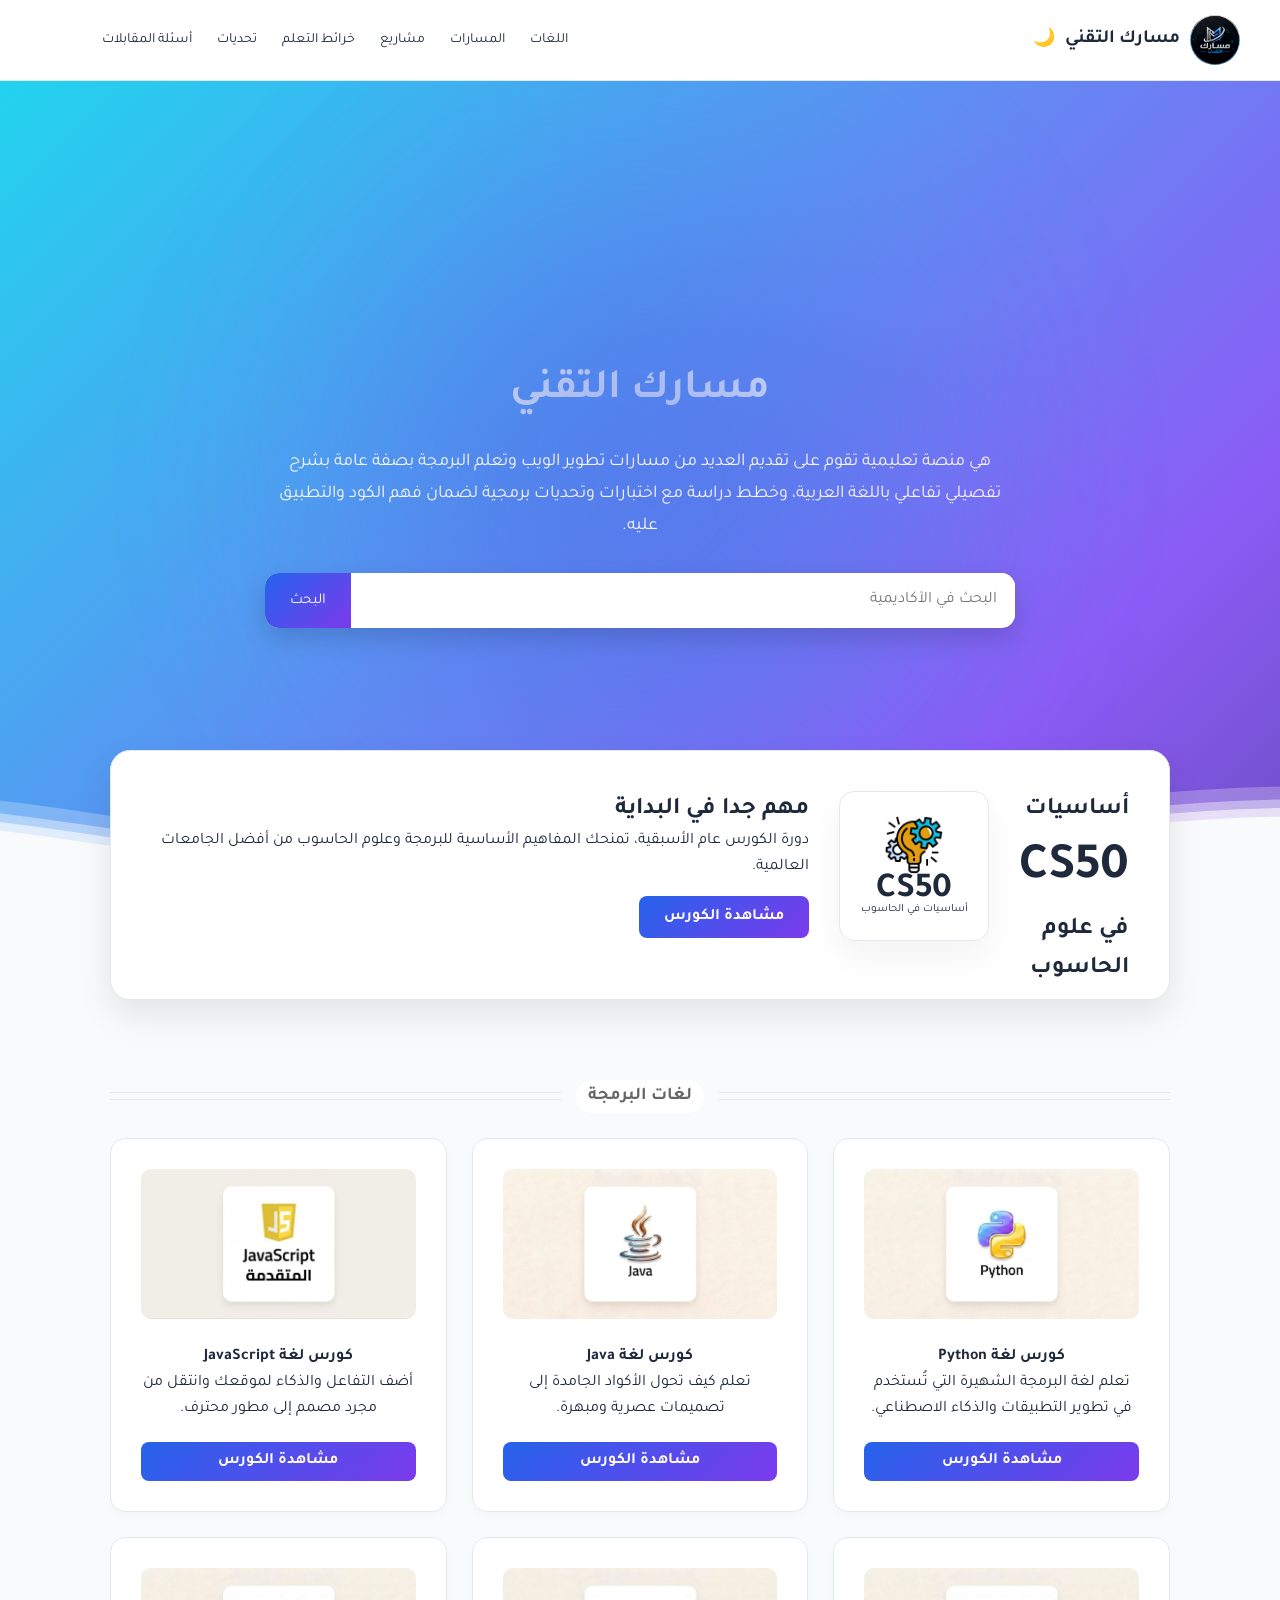
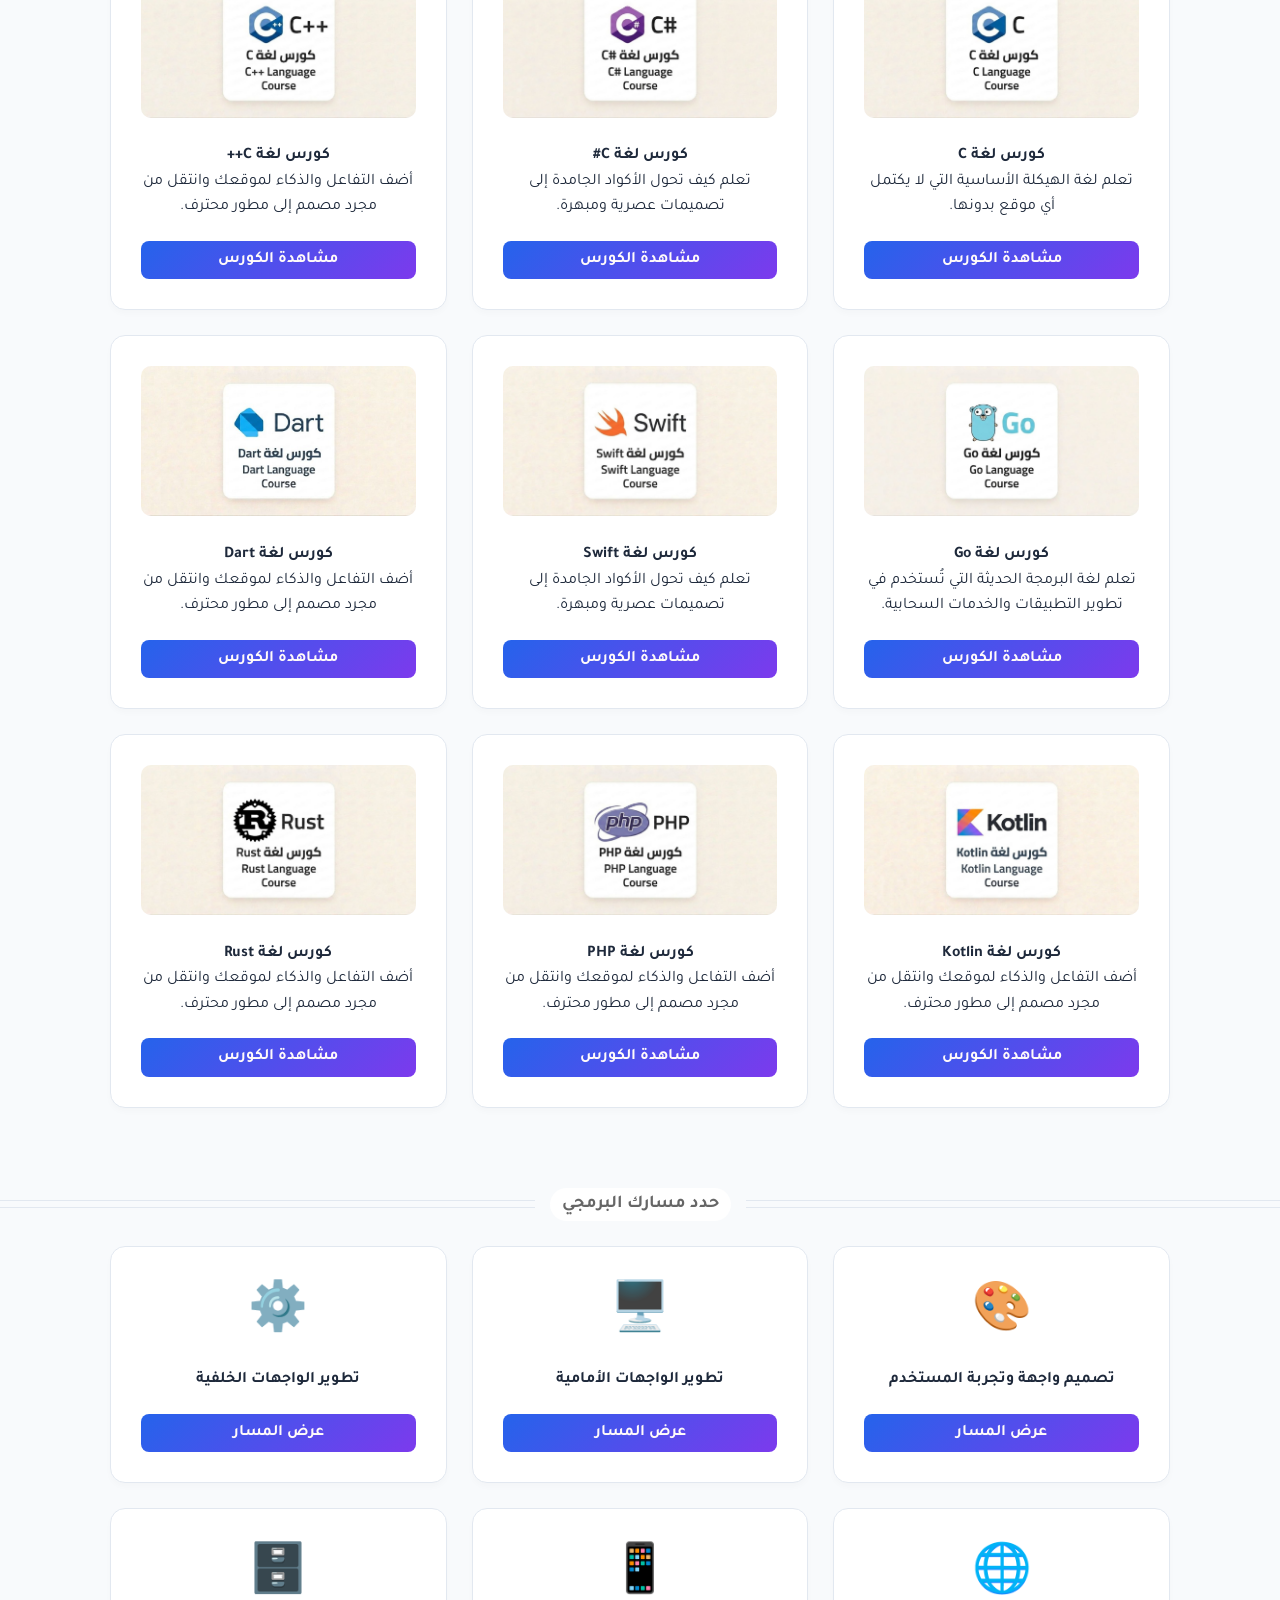
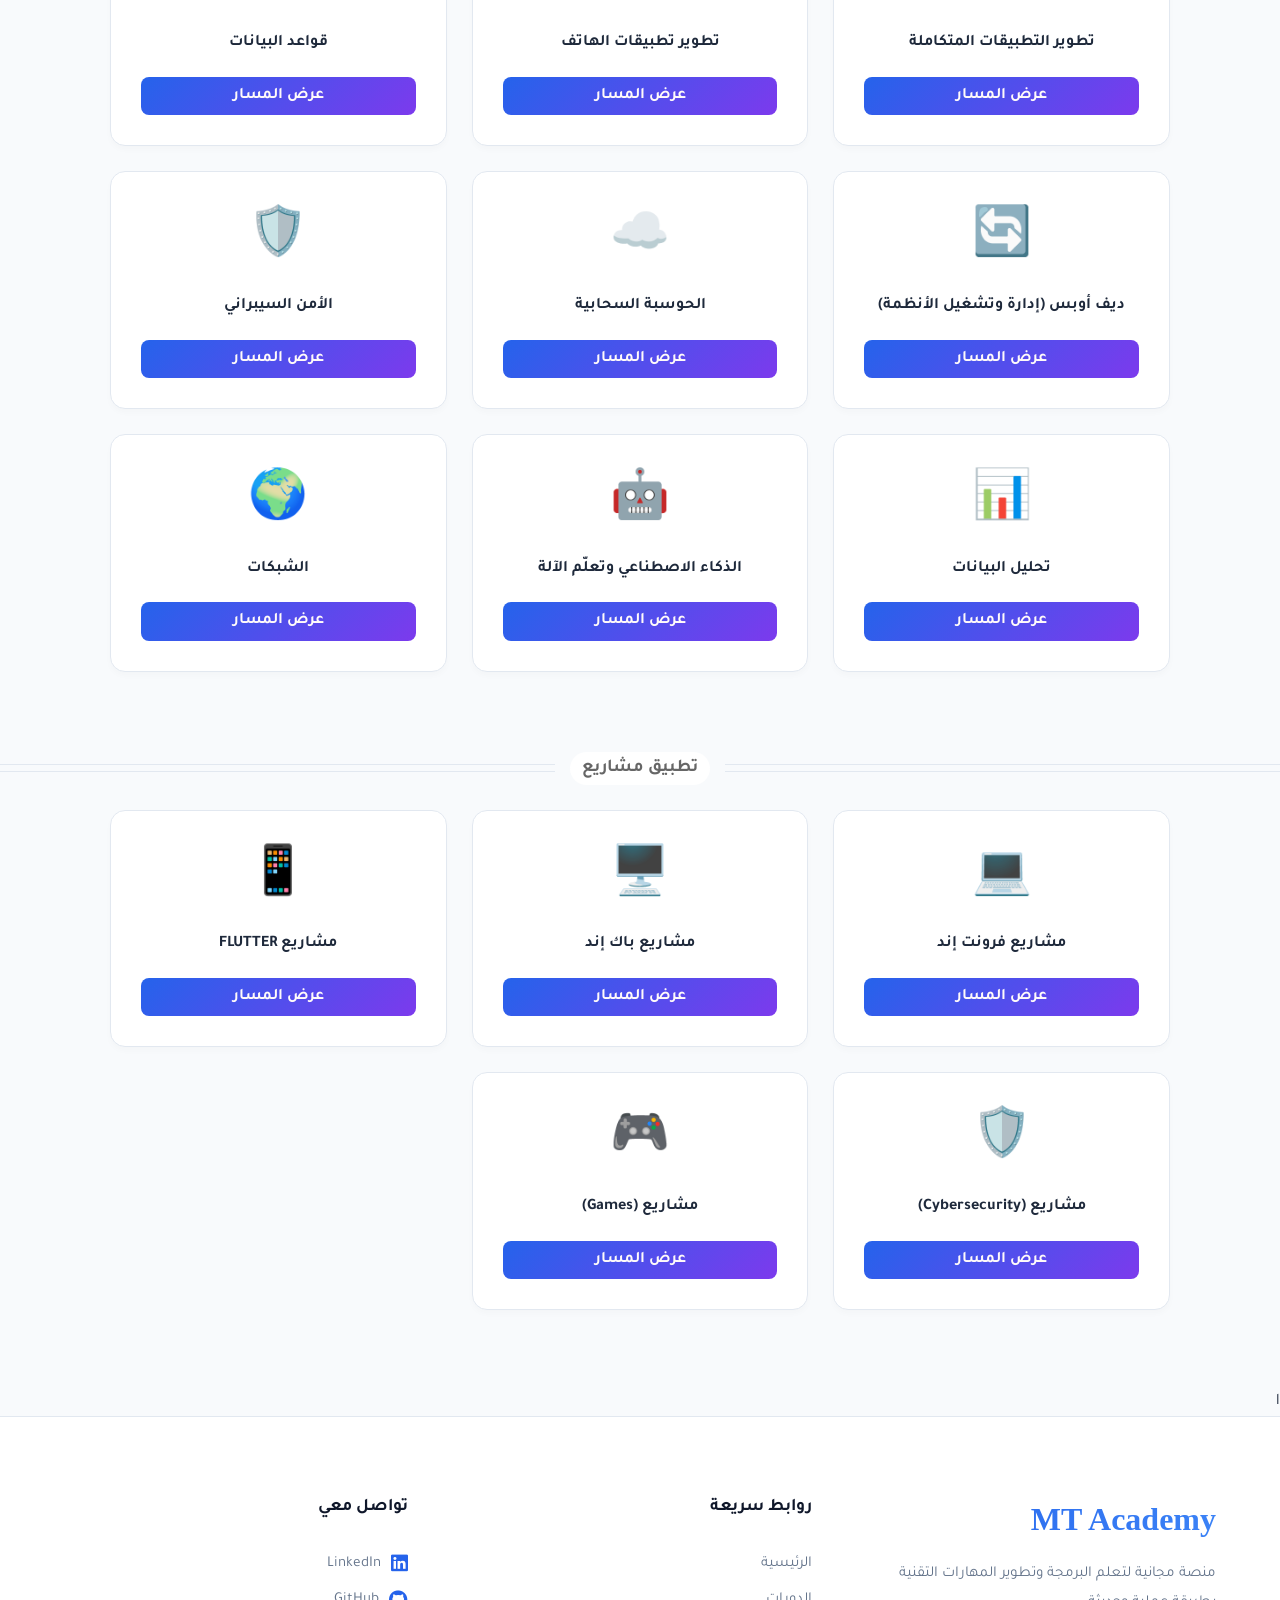
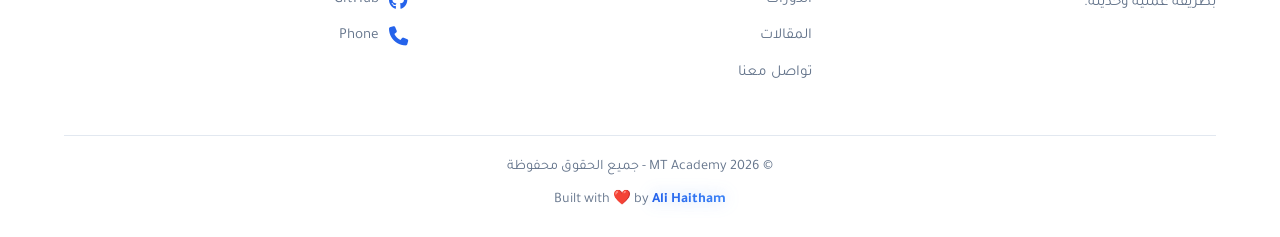
==== commit aa9603d2: "Add (Responsive-index + Mobil App)" ====
--- a/index.html
+++ b/index.html
@@ -5,9 +5,11 @@
     <meta charset="UTF-8">
     <meta name="viewport" content="width=device-width, initial-scale=1.0">
     <title>مسارك التقني</title>
-    <link rel="icon" href="assets/image/Logo.jpeg" type="image/jpeg">
+    <link rel="stylesheet" href="https://cdnjs.cloudflare.com/ajax/libs/font-awesome/6.5.1/css/all.min.css">
+    <link rel="icon" href="Image.svg" type="image/jpeg">
     <link rel="stylesheet" href="CSS/path.css">
     <link rel="stylesheet" href="CSS/titel.css">
+    <link rel="stylesheet" href="CSS/Responsive.css">
     <link href="https://fonts.googleapis.com/css2?family=Tajawal:wght@400;700;800&display=swap" rel="stylesheet">
     <link rel="stylesheet" href="https://cdnjs.cloudflare.com/ajax/libs/font-awesome/6.5.0/css/all.min.css">
     <style>
@@ -41,8 +43,7 @@
 
             <!-- لوجو + Toggle -->
             <div class="logo" id="themeToggle">
-
-                <i id="logoImg" class="fa-solid fa-code"></i>
+                <img src="Image.svg" alt="">
                 <h3>مسارك التقني</h3>
                 <span id="modeIcon">🌙</span>
             </div>
@@ -59,12 +60,12 @@
 
                 <div class="category_nav_list" id="navLinks">
 
-                    <a href="#لغات البرمجة">لغات البرمجة</a>
-                    <a href="#حدد مسارك البرمجي">حدد مسارك البرمجي</a>
-                    <a href="#تطبيق مشاريع">تطبيق مشاريع</a>
+                    <a href="#لغات البرمجة">اللغات </a>
+                    <a href="#حدد مسارك البرمجي"> المسارات </a>
+                    <a href="#تطبيق مشاريع"> مشاريع</a>
                     <a href="#خرائط التعلم">خرائط التعلم</a>
-                    <a href="#تحديات برمجية">تحديات برمجية</a>
-                    <a href="#أسئلة المقابلات التقنية">أسئلة المقابلات التقنية</a>
+                    <a href="#تحديات برمجية">تحديات </a>
+                    <a href="#أسئلة المقابلات التقنية">أسئلة المقابلات</a>
                 </div>
             </div>
         </div>
@@ -72,12 +73,12 @@
 
         <!-- اللينكات -->
         <ul class="nav-links" id="navLinks">
-            <li><a href="#لغات البرمجة">لغات البرمجة</a></li>
-            <li><a href="#حدد مسارك البرمجي">حدد مسارك البرمجي</a></li>
-            <li><a href="#تطبيق مشاريع">تطبيق مشاريع</a></li>
+            <li><a href="#لغات البرمجة"> اللغات</a></li>
+            <li><a href="#حدد مسارك البرمجي"> المسارات</a></li>
+            <li><a href="#تطبيق مشاريع"> مشاريع</a></li>
             <li><a href="#خرائط التعلم">خرائط التعلم</a></li>
-            <li><a href="#تحديات برمجية">تحديات برمجية</a></li>
-            <li><a href="#أسئلة المقابلات التقنية">أسئلة المقابلات التقنية</a></li>
+            <li><a href="#تحديات برمجية">تحديات </a></li>
+            <li><a href="#أسئلة المقابلات التقنية">أسئلة المقابلات </a></li>
         </ul>
     </header>
 
@@ -87,6 +88,7 @@
 
     <div class="hero">
         <div class="content">
+            <!-- <img src="Image.svg" alt="Logo" width="120" background="red" class="floating-bg" id="floatingImg"> -->
             <div class="floating-bg-container" id="floatingBg">
             </div>
             <h1> مسارك التقني</h1>
@@ -326,7 +328,7 @@
         <div class="tracks-grid">
             <div class="track-card">
                 <div class="track-icon">🎨</div>
-                <h4>  تصميم واجهة وتجربة المستخدم </h4>
+                <h4> تصميم واجهة وتجربة المستخدم </h4>
                 <a href="pages/UI-UX.html">
                     <button class="btn-track">عرض المسار</button>
                 </a>
@@ -357,7 +359,7 @@
 
             <div class="track-card">
                 <div class="track-icon">📱</div>
-                <h4>  تطوير تطبيقات الهاتف</h4>
+                <h4> تطوير تطبيقات الهاتف</h4>
                 <a href="pages/Mobile.html">
                     <button class="btn-track">عرض المسار</button>
                 </a>
@@ -475,7 +477,55 @@
 
     <!-- End Tracks -->
     <!-- Start Footer -->
-    <div class="footer"> 2026 &copy; Made With Love By <span> Ali Haitham</span> </div>
+    l<footer class="footer">
+        <div class="footer-container">
+
+            <div class="footer-brand">
+                <h2 class="logo">MT Academy</h2>
+                <p>
+                    منصة مجانية لتعلم البرمجة وتطوير المهارات التقنية
+                    بطريقة عملية وحديثة.
+                </p>
+            </div>
+
+            <div class="footer-links">
+                <h3>روابط سريعة</h3>
+
+                <a href="#">الرئيسية</a>
+                <a href="#">الدورات</a>
+                <a href="#">المقالات</a>
+                <a href="#">تواصل معنا</a>
+            </div>
+
+            <div class="footer-social">
+                <h3>تواصل معي</h3>
+
+                <a href="https://linkedin.com/in/your-profile" target="_blank">
+                    <i class="fab fa-linkedin"></i>
+                    LinkedIn
+                </a>
+
+                <a href="https://github.com/your-username" target="_blank">
+                    <i class="fab fa-github"></i>
+                    GitHub
+                </a>
+
+                <a href="tel:+201234567890">
+                    <i class="fas fa-phone"></i>
+                    Phone
+                </a>
+            </div>
+
+        </div>
+
+        <div class="footer-bottom">
+            © 2026 MT Academy - جميع الحقوق محفوظة
+        </div>
+        <p class="made-with-love">
+    Built with ❤️ by <span class="creator-name">Ali Haitham</span>
+</p>
+    </footer>
+    <!-- <div class="footer"> 2026 &copy; Made With Love By <span> Ali Haitham</span> </div> -->
     <!-- End Footer -->
     <script src="JS/path.js"></script>
 </body>
--- a/CSS/path.css
+++ b/CSS/path.css
@@ -22,10 +22,18 @@
     --h1-text: #fffafa;
     --second-text: #64748B;
     --accent: #F59E0B;
-    --bg-input: #F1F5F9;
+    --bg-input: #FFFFFF;
     --icon-color: linear-gradient(135deg, #2563EB, #7C3AED);
-    --footer-Background: #E2E8F0;
-    --footer-Text: #1E293B;
+    --bg-footer: #ffffff;
+    --card-bg: #f8fafc;
+    --text-main: #0f172a;
+    --text-secondary: #64748b;
+
+    --primary: #2563eb;
+    --primary-light: #3b82f6;
+
+    --border: #e2e8f0;
+    --shadow: rgba(0, 0, 0, 0.08);
     --bg-gradient: linear-gradient(-45deg, #0F172A, #7C3AED, #06B6D4, #1E293B, #8B5CF6, #22D3EE);
     --floating-element-color: rgba(255, 255, 255, 0.15);
 }
@@ -48,8 +56,14 @@
     --accent: #F59E0B;
     --bg-input: #1E293B;
     --icon-color: linear-gradient(135deg, #06B6D4, #8B5CF6);
-    --footer-Background: #1E293B;
-    --footer-Text: #E2E8F0;
+    --bg-footer: #020617;
+    --card-bg: #1E293B;
+    --text-main: #f8fafc;
+    --text-secondary: #94a3b8;
+    --primary: #60a5fa;
+    --primary-light: #93c5fd;
+    --border: #334155;
+    --shadow: rgba(0, 0, 0, 0.4);
     --bg-gradient: linear-gradient(135deg, #020617, #312E81, #0F766E);
     --floating-element-color: rgba(0, 242, 254, 0.2);
 }
@@ -89,17 +103,23 @@
     cursor: pointer;
 }
 
-.logo i {
-    font-size: 30px;
-    transition: 0.3s;
-    background: var(--icon-color);
-    -webkit-background-clip: text;
-    -webkit-text-fill-color: transparent;
-}
-
-.logo:hover i {
-    transform: scale(1.05);
-}
+.logo img {
+    width: 50px;
+    border-radius: 50%;
+
+}
+
+.logo-mark {
+    width: 40px;
+    height: 40px;
+    color: white;
+    display: flex;
+    align-items: center;
+    justify-content: center;
+    font-weight: 700;
+    font-size: 92px;
+}
+
 
 /* الأيقونة */
 #modeIcon {
@@ -366,6 +386,7 @@
     cursor: pointer;
     border-radius: 10px;
     display: none;
+    z-index: 1000;
 }
 
 #scrollTopBtn:hover {
@@ -389,6 +410,7 @@
     height: 50px;
     margin-right: 300px;
     display: none;
+    background: var(--btn-Background);
 }
 
 .category_nav .category_btn {
@@ -397,19 +419,20 @@
     display: flex;
     justify-content: space-between;
     align-items: center;
-    background: var(--Header-Background);
+    background: var(--btn-Background);
+    color: var(--h1-text);
     padding: 10px 15px;
     cursor: pointer;
 }
 
 .category_nav .category_btn p {
-    color: var(--text);
+    color: var(--h1-text);
     font-weight: 600;
     font-size: 15px;
 }
 
 .category_nav .category_btn i {
-    color: var(--text);
+   color: var(--h1-text);
     transition: 0.3s;
 }
 
@@ -465,7 +488,8 @@
 }
 
 .category_nav .category_nav_list a:hover {
-    background: var(--hover);
+    background: var(--btn-Hover);
+    color: var(--h1-text);
 }
 
 .opn_menu,
@@ -827,6 +851,7 @@
 /* Start Cs50 */
 .cs50-card {
     background: var(--card);
+    width: 100%;
     height: 250px;
     border-radius: 20px;
     padding: 40px;
@@ -894,7 +919,7 @@
 .cs50-2 p {
     margin: 0;
     font-size: 0.7rem;
-    color: var(--h1-text);
+    color: var(--text);
     position: absolute;
     bottom: 80px;
 }
@@ -916,21 +941,8 @@
 }
 
 /* متجاوب مع الموبايل */
-@media (max-width: 768px) {
-    .cs50-card {
-        flex-direction: column;
-        text-align: center;
-        display: none
-    }
-
-    .cs50-badge {
-        order: -1;
-        margin-bottom: 20px;
-    }
-
-
-}
-
+
+/* 
 @media(min-width: 575px)and (max-width:710px) {
     div.cs50-3 h2 {
 
@@ -964,9 +976,9 @@
         font-size: 0.8rem;
 
     }
-}
-
-@media(min-width: 390px)and (max-width:574px) {
+} */
+
+/* @media(min-width: 390px)and (max-width:574px) {
     div.cs50-3 h2 {
 
         font-size: 16px;
@@ -1006,7 +1018,7 @@
         display: block;
         font-size: 0.8rem;
     }
-}
+} */
 
 /* End Cs50 */
 
@@ -1137,7 +1149,235 @@
 End Tracks */
 
 /* Start Footer */
+
 .footer {
+    background: var(--bg-footer);
+
+    border-top: 1px solid var(--border);
+
+    padding:
+        clamp(40px, 6vw, 80px) clamp(16px, 5vw, 8%) 25px;
+
+    transition: .3s ease;
+}
+
+.footer-container {
+    display: grid;
+
+    grid-template-columns:
+        repeat(auto-fit, minmax(260px, 1fr));
+
+    gap: clamp(30px, 5vw, 60px);
+}
+
+/* ===================================
+   BRAND SECTION
+=================================== */
+
+.footer-brand {
+    animation: fadeUp .8s ease forwards;
+}
+
+h2.logo {
+    font-size: clamp(1.6rem, 4vw, 2rem);
+
+    font-weight: 800;
+
+    margin-bottom: 15px;
+
+    background: linear-gradient(90deg,
+            var(--primary),
+            var(--primary-light));
+
+    -webkit-background-clip: text;
+    -webkit-text-fill-color: transparent;
+}
+
+.footer-brand p {
+    color: var(--text-secondary);
+
+    line-height: 1.9;
+
+    font-size: .95rem;
+
+    max-width: 400px;
+}
+
+/* ===================================
+   TITLES
+=================================== */
+
+.footer h3 {
+    color: var(--text-main);
+
+    margin-bottom: 18px;
+
+    font-size: 1.1rem;
+
+    font-weight: 700;
+}
+
+/* ===================================
+   LINKS SECTIONS
+=================================== */
+
+.footer-links,
+.footer-social {
+    display: flex;
+    flex-direction: column;
+
+    gap: 12px;
+
+    animation: fadeUp 1s ease forwards;
+}
+
+.footer-links a,
+.footer-social a {
+    position: relative;
+
+    display: inline-flex;
+    align-items: center;
+
+    gap: 10px;
+
+    width: fit-content;
+
+    text-decoration: none;
+
+    color: var(--text-secondary);
+
+    font-size: .95rem;
+
+    transition:
+        color .3s ease,
+        transform .3s ease;
+}
+
+.made-with-love {
+    margin-top: 10px;
+    text-align: center;
+    color: var(--text-secondary);
+    font-size: 0.9rem;
+}
+
+.creator-name {
+    font-weight: 700;
+
+    background: linear-gradient(90deg,
+            var(--primary),
+            var(--primary-light));
+
+    -webkit-background-clip: text;
+    -webkit-text-fill-color: transparent;
+
+    background-clip: text;
+
+    filter: drop-shadow(0 0 8px rgba(59, 130, 246, 0.35));
+}
+
+/* Hover */
+
+.footer-links a:hover,
+.footer-social a:hover {
+    color: var(--primary);
+
+    transform: translateY(-2px);
+}
+
+/* ===================================
+   ANIMATED UNDERLINE
+=================================== */
+
+.footer-links a::after,
+.footer-social a::after {
+    content: '';
+
+    position: absolute;
+
+    left: 50%;
+    bottom: -5px;
+
+    width: 0;
+    height: 2px;
+
+    transform: translateX(-50%);
+
+    background: linear-gradient(90deg,
+            var(--primary),
+            var(--primary-light));
+
+    border-radius: 999px;
+
+    transition:
+        width .35s ease,
+        box-shadow .35s ease;
+}
+
+.footer-links a:hover::after,
+.footer-social a:hover::after {
+    width: 100%;
+
+    box-shadow:
+        0 0 8px var(--primary),
+        0 0 16px var(--primary);
+}
+
+/* ===================================
+   SOCIAL ICONS
+=================================== */
+
+.footer-social i {
+    font-size: 1.2rem;
+
+    color: var(--primary);
+
+    transition:
+        transform .3s ease,
+        color .3s ease;
+}
+
+.footer-social a:hover i {
+    transform:
+        scale(1.15) rotate(8deg);
+}
+
+/* ===================================
+   BOTTOM
+=================================== */
+
+.footer-bottom {
+    margin-top: 50px;
+
+    padding-top: 20px;
+
+    border-top: 1px solid var(--border);
+
+    text-align: center;
+
+    color: var(--text-secondary);
+
+    font-size: .9rem;
+}
+
+/* ===================================
+   ANIMATION
+=================================== */
+
+@keyframes fadeUp {
+    from {
+        opacity: 0;
+        transform: translateY(30px);
+    }
+
+    to {
+        opacity: 1;
+        transform: translateY(0);
+    }
+}
+
+
+
+/* .footer {
     background-color: var(--footer-Background);
     color: var(--footer-Text);
     padding: 30px 10px;
@@ -1148,6 +1388,6 @@
 .footer span {
     font-weight: bold;
     color: var(--accent);
-}
+} */
 
 /* End Footer */
--- a/CSS/Responsive.css
+++ b/CSS/Responsive.css
@@ -0,0 +1,422 @@
+/* Start Hero */
+@media (max-width: 1024px) {
+    .hero h1 {
+        font-size: clamp(20px, 5vw, 30px);
+    }
+
+    .hero p {
+        font-size: clamp(10px, 2.5vw, 16px);
+    }
+
+    .cs50-card {
+        margin-top: 100px;
+    }
+
+    .container {
+        max-width: 860px;
+    }
+
+    .nav-links {
+        gap: 25px;
+        font-size: 18px;
+    }
+}
+
+@media (max-width: 920px) {
+    .nav-links {
+        gap: 15px;
+        font-size: 16px;
+    }
+}
+
+@media (max-width: 853px) {
+    .nav-links {
+        gap: 13px;
+        font-size: 14px;
+    }
+}
+
+@media (max-width: 820px) {
+    .nav-links {
+        font-size: 13px;
+    }
+}
+
+@media (max-width: 768px) {
+    .container {
+        max-width: 700px;
+    }
+
+    .hero {
+        padding: 30px 15px;
+    }
+
+
+    .search-box {
+        height: 50px;
+    }
+
+    header.navbar h3 {
+        font-size: 18px;
+    }
+}
+
+@media (max-width: 540px) {
+    .category_nav {
+        width: 8%;
+        position: absolute;
+        right: 25%;
+        height: 50%;
+    }
+
+    .category_nav .category_btn p,
+    .category_nav .category_btn i.fa-chevron-down {
+        display: none;
+    }
+
+    .category_nav .category_btn {
+        position: absolute;
+        top: 50%;
+        left: 65%;
+        transform: translate(-50%, -50%);
+    }
+
+    .category_nav .category_btn i.fa-bars {
+        font-size: 25px;
+    }
+
+    .category_nav .category_nav_list {
+        width: 270%;
+    }
+
+    div.cs50-3 p {
+
+        display: none;
+    }
+
+    .btn-main {
+        font-size: 12px;
+        width: 115%;
+        height: 23%;
+        padding: 0;
+    }
+
+    div.cs50-3 h2 {
+        font-size: 18px;
+        font-weight: 900;
+    }
+
+    .cs50-1 a {
+        font-size: 2.2rem;
+    }
+
+    .cs50-1 h3 {
+        font-size: 1.3rem;
+    }
+}
+
+@media (max-width: 500px) {
+
+    .search-box {
+        flex-direction: row;
+        height: 48px;
+    }
+
+    .search-box input {
+        padding: 0 10px;
+        font-size: 14px;
+    }
+
+    .search-box button {
+        padding: 0 15px;
+        font-size: 14px;
+        white-space: nowrap;
+    }
+}
+
+@media (max-width: 430px) {
+    .category_nav .category_btn {
+        width: 47px;
+        height: 40px;
+    }
+
+    .category_nav {
+        right: 50px;
+    }
+
+    .category_nav .category_nav_list {
+        width: 380%;
+    }
+
+    .hero .content {
+        margin-bottom: 65%;
+    }
+
+    .logo img {
+        width: 35px;
+    }
+
+    .cs50-2 {
+        width: 100px;
+        height: 100px;
+    }
+
+    .cs50-2 img {
+        margin-top: -10px;
+    }
+
+    .cs50-2 h2 {
+        font-size: 1.9rem;
+        position: absolute;
+        bottom: 100px;
+    }
+
+    .cs50-2 p {
+        display: none;
+    }
+
+    .cs50-1 h3 {
+        font-size: 0.9rem;
+    }
+
+    div.cs50-3 h2 {
+        font-size: 16px;
+    }
+
+    .btn-main {
+        font-size: 14px;
+        width: 91%;
+        height: 23%;
+        position: absolute;
+        bottom: 20px;
+        left: 5%;
+
+    }
+}
+
+@media (max-width: 390px) {
+    .logo img {
+        width: 26px;
+    }
+
+    header.navbar h3 {
+        font-size: 12px;
+    }
+
+    .category_nav {
+        right: 36px;
+        width: 7px;
+        position: absolute;
+        height: 0;
+
+    }
+
+    .category_nav .category_btn {
+        width: 33px;
+        height: 33px;
+    }
+
+    .category_nav .category_btn i.fa-bars {
+        font-size: 20px;
+        margin-right: -7px;
+    }
+
+    .category_nav .category_nav_list {
+        width: 1800%;
+        margin-top: 15px;
+        margin-left: -12px;
+    }
+}
+@media (max-width: 360px){
+   .category_nav .category_btn{
+        right: -50px;
+    }
+     .category_nav .category_nav_list {
+        margin-left: 7px;
+     }
+         .cs50-1 h3 {
+        font-size: 0.7rem;
+    }
+         .cs50-2 {
+        width: 70px;
+        height: 70px;
+    }
+         .cs50-2 h2{
+            display: none;
+         }
+         div.cs50-3 h2 {
+        font-size: 13px;
+    }
+    
+}
+        
+@media (max-width: 340px) {
+
+    .hero {
+        padding: 15px 10px;
+    }
+
+    .hero h1 {
+        font-size: 22px;
+    }
+
+    .hero p {
+        font-size: 13px;
+    }
+
+    .search-box input {
+        font-size: 14px;
+        padding: 12px;
+    }
+
+    .search-box button {
+        font-size: 14px;
+        padding: 10px;
+    }
+
+
+}
+
+/* End Hero */
+
+
+
+
+
+
+
+
+
+
+
+
+
+
+
+
+
+
+
+
+
+
+
+
+
+
+
+
+/* Start Footer */
+/* ===================================
+   LAPTOP
+=================================== */
+
+@media (max-width: 992px) {
+
+    .footer-container {
+        grid-template-columns:
+            repeat(2, 1fr);
+    }
+}
+
+/* ===================================
+   TABLET
+=================================== */
+
+@media (max-width: 768px) {
+
+    .footer {
+        text-align: center;
+    }
+
+    .footer-container {
+        grid-template-columns: 1fr;
+
+        gap: 40px;
+    }
+
+    .footer-brand,
+    .footer-links,
+    .footer-social {
+        display: flex;
+        flex-direction: column;
+        align-items: center;
+    }
+
+    .footer-brand p {
+        max-width: 100%;
+    }
+
+    .footer-links a,
+    .footer-social a {
+        justify-content: center;
+    }
+}
+
+/* ===================================
+   MOBILE
+=================================== */
+
+@media (max-width: 480px) {
+
+    .footer {
+        padding: 35px 15px 20px;
+    }
+
+    .logo {
+        font-size: 1.4rem;
+    }
+
+    .footer h3 {
+        font-size: 1rem;
+    }
+
+    .footer p,
+    .footer a {
+        font-size: .9rem;
+    }
+
+    .footer-bottom {
+        font-size: .85rem;
+    }
+}
+
+/* ===================================
+   EXTRA SMALL DEVICES
+=================================== */
+
+@media (max-width: 314px) {
+
+    .footer {
+        padding: 25px 10px 15px;
+    }
+
+    .footer-container {
+        gap: 25px;
+    }
+
+    h2.logo {
+        font-size: 1.15rem;
+    }
+
+    .footer h3 {
+        font-size: .9rem;
+    }
+
+    .footer-brand p,
+    .footer-links a,
+    .footer-social a,
+    .footer-bottom {
+        font-size: .8rem;
+    }
+
+    .footer-social a {
+        gap: 6px;
+    }
+
+    .footer-social i {
+        font-size: .95rem;
+    }
+}
+
+/* End Footer */
